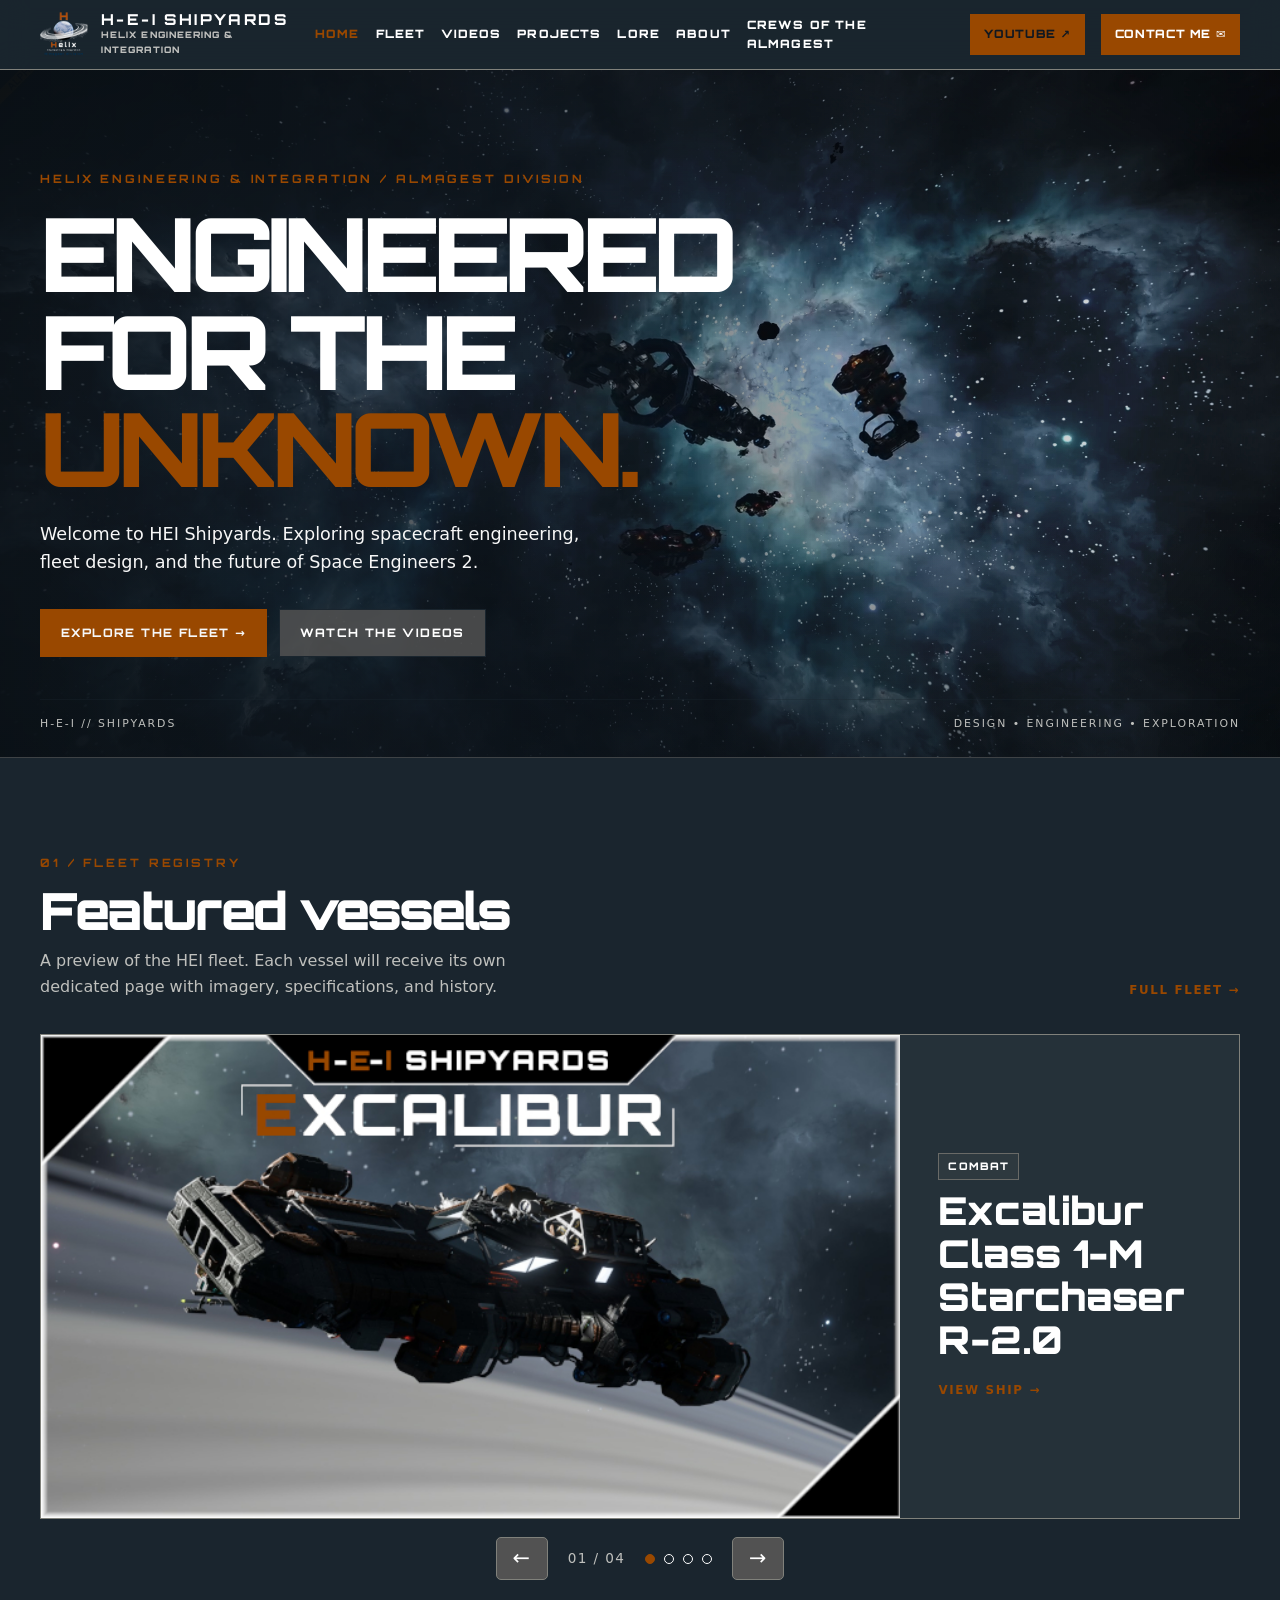
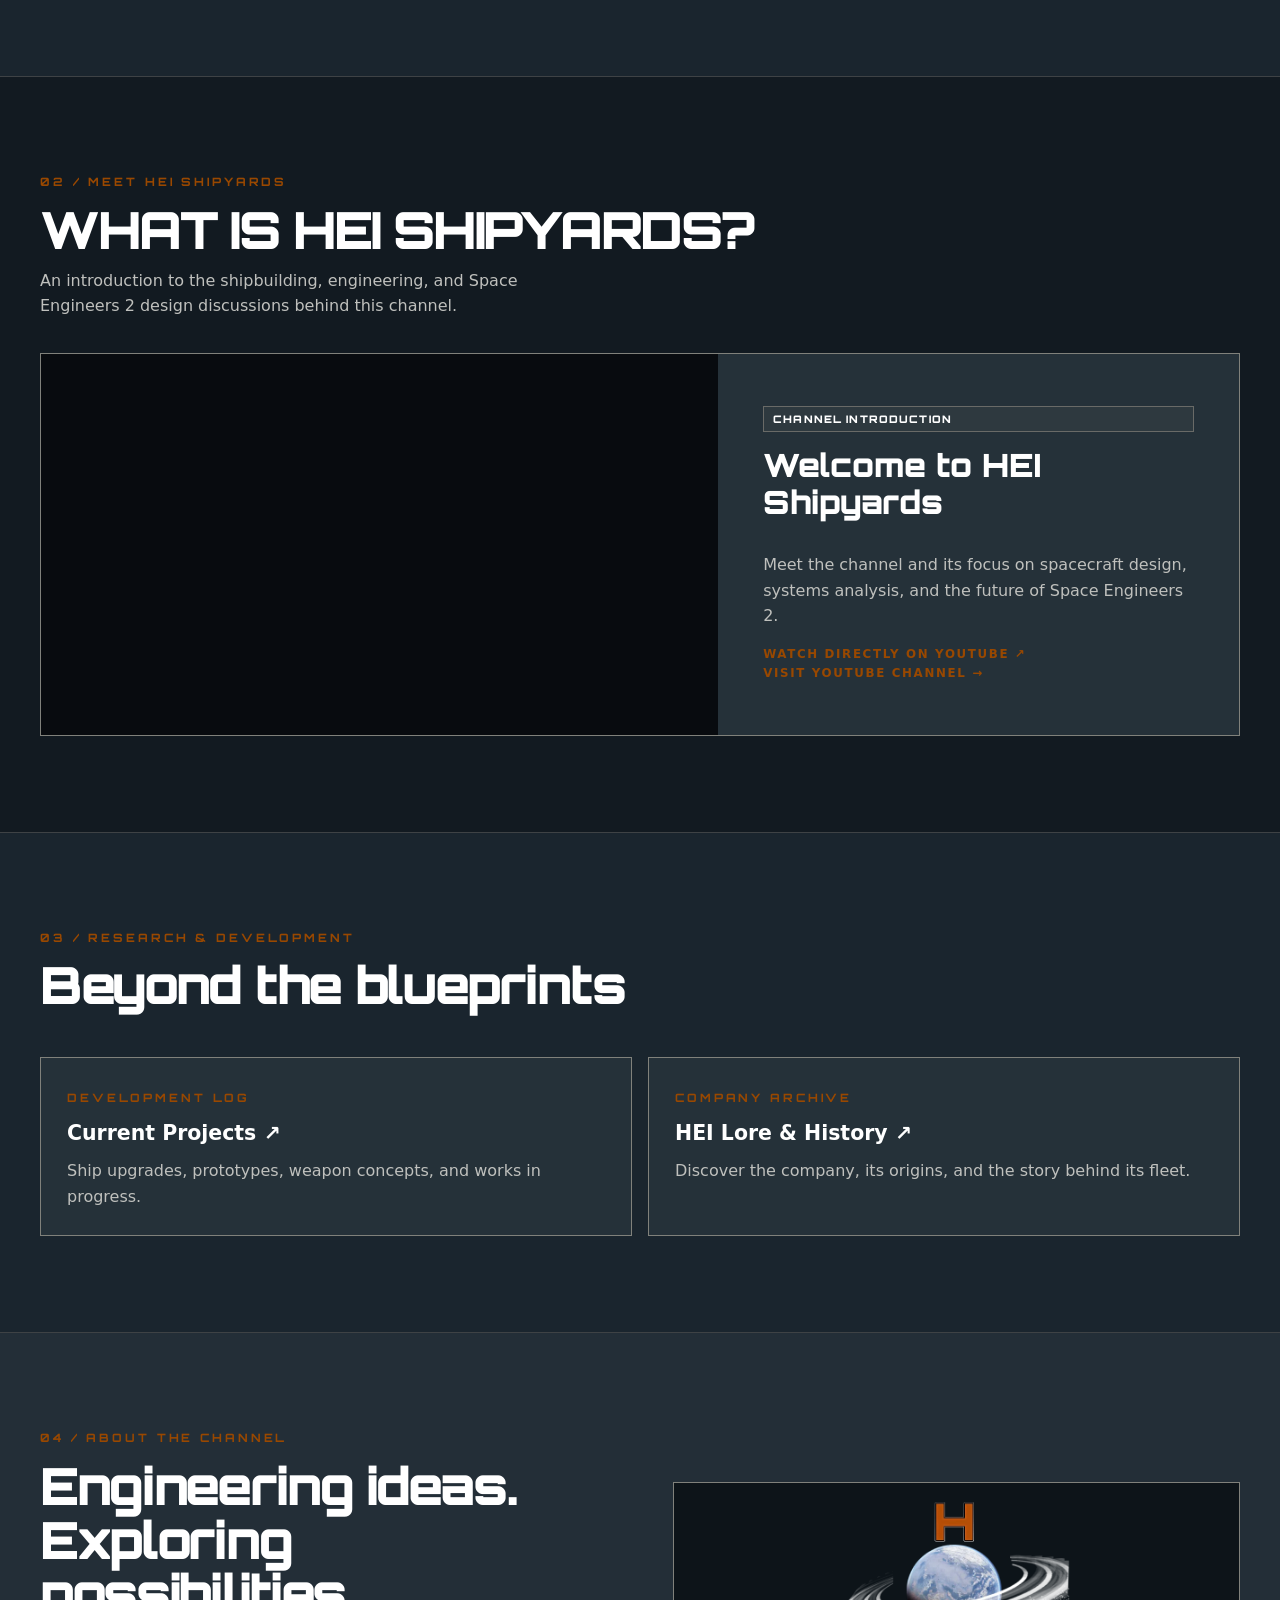
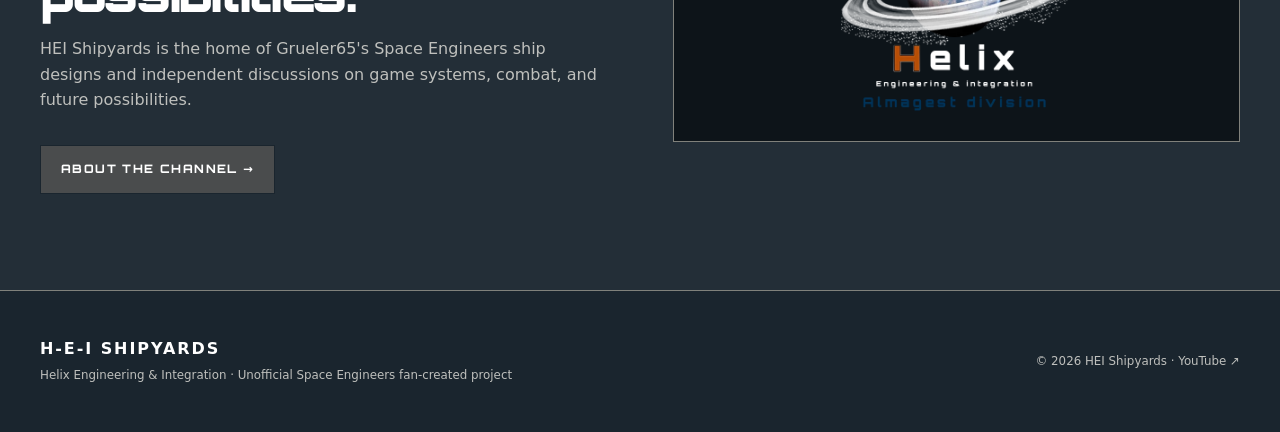
==== index.html @ 27bfaa75 "Use Orbitron Black for HEI headings labels and buttons in index.html" ====
<!doctype html>
<html lang="en">
<head>
<meta charset="utf-8"><meta name="viewport" content="width=device-width,initial-scale=1"><meta name="theme-color" content="#1A252E">
<title>HEI Shipyards — Helix Engineering & Integration</title>
<link rel="preconnect" href="https://fonts.googleapis.com">
<link rel="preconnect" href="https://fonts.gstatic.com" crossorigin>
<link href="https://fonts.googleapis.com/css2?family=Orbitron:wght@900&display=swap" rel="stylesheet">
<style>
:root{--bg:#1A252E;--surface:#253139;--surface2:#525252;--line:#80817B;--text:#FFFFFF;--muted:#BFC0BD;--blue:#1A252E;--warm:#994800;--steel-light:#FFFFFF;--steel-dark:#525252;--sage:#80817B;--max:1200px}*{box-sizing:border-box}html{scroll-behavior:smooth}body{margin:0;background:var(--bg);color:var(--text);font:16px/1.6 system-ui,-apple-system,Segoe UI,Roboto,sans-serif}a{color:inherit;text-decoration:none}button{font:inherit} .wrap{width:min(calc(100% - 40px),var(--max));margin:auto}.eyebrow{color:var(--warm);font-size:.72rem;text-transform:uppercase;letter-spacing:.25em;font-weight:750}.muted{color:var(--muted)}.topbar{height:70px;position:sticky;top:0;z-index:20;background:color-mix(in srgb, var(--bg) 92%, transparent);border-bottom:1px solid var(--line);backdrop-filter:blur(15px)}.topbar .wrap{display:flex;align-items:center;justify-content:space-between;height:100%}.brand{display:flex;gap:13px;align-items:center}.mark{width:38px;height:38px;border:2px solid var(--steel-light);border-radius:50%;position:relative;transform:rotate(-25deg)}.mark:after{content:"";position:absolute;left:-11px;right:-11px;top:15px;height:5px;border:2px solid var(--warm);border-radius:100%;transform:rotate(-20deg)}.brand-title{font-size:.94rem;letter-spacing:.16em;font-weight:800;line-height:1.1}.brand-sub{font-size:.56rem;letter-spacing:.12em;color:var(--muted);text-transform:uppercase}.nav{display:flex;align-items:center;gap:24px}.nav a{font-size:.78rem;letter-spacing:.1em;text-transform:uppercase;color:var(--steel-light)}.nav a:hover,.nav a.active{color:var(--warm)}.nav .yt{border:1px solid var(--warm);padding:8px 13px;color:var(--steel-light);background:color-mix(in srgb, var(--warm) 16%, transparent)}.menu{display:none;background:none;border:1px solid var(--line);color:var(--text);border-radius:5px;padding:6px 11px;font-size:1.2rem}.hero{min-height:590px;position:relative;overflow:hidden;display:flex;align-items:center;background:linear-gradient(90deg,rgba(10,17,23,.87) 0%,rgba(12,20,28,.66) 39%,rgba(12,20,28,.19) 85%),linear-gradient(0deg,rgba(10,17,23,.40),transparent 35%),url("[data-uri]") center center / cover no-repeat}.hero:before{display:none;content:"";position:absolute;inset:0;opacity:.21;background-image:linear-gradient(color-mix(in srgb, var(--blue) 18%, transparent) 1px,transparent 1px),linear-gradient(90deg,color-mix(in srgb, var(--blue) 18%, transparent) 1px,transparent 1px);background-size:55px 55px;mask-image:linear-gradient(90deg,transparent,black)}.hero:after{display:none;content:"";position:absolute;width:570px;height:280px;right:-110px;top:100px;transform:rotate(-22deg);border:1px solid color-mix(in srgb, var(--blue) 45%, transparent);border-radius:65% 15% 65% 30%;box-shadow:0 0 0 24px color-mix(in srgb, var(--blue) 12%, transparent),0 0 0 60px color-mix(in srgb, var(--sage) 14%, transparent);pointer-events:none}.hero-inner{position:relative;z-index:1;padding:100px 0;max-width:740px}.hero h1{font-size:clamp(3.1rem,8vw,6.7rem);line-height:.95;letter-spacing:-.065em;margin:16px 0 24px;font-weight:850}.hero h1 span{color:var(--warm)}.hero p{font-size:1.1rem;max-width:570px;color:color-mix(in srgb, var(--steel-light) 88%, var(--muted) 12%)}.actions{display:flex;gap:12px;flex-wrap:wrap;margin-top:32px}.btn{border:1px solid var(--warm);color:#f6f7f8;background:var(--warm);text-transform:uppercase;letter-spacing:.12em;font-weight:800;font-size:.73rem;padding:14px 20px;display:inline-flex;align-items:center;justify-content:center;cursor:pointer;transition:.2s}.btn:hover{filter:brightness(1.15)}.btn.outline{background:color-mix(in srgb, var(--steel-dark) 85%, transparent);color:var(--steel-light);border-color:var(--blue)}.hero-foot{position:absolute;bottom:25px;left:0;width:100%;font-size:.68rem;letter-spacing:.18em;color:var(--muted);text-transform:uppercase}.hero-foot .wrap{display:flex;justify-content:space-between;border-top:1px solid color-mix(in srgb, var(--blue) 35%, transparent);padding-top:15px}.section{padding:96px 0;border-top:1px solid color-mix(in srgb, var(--blue) 36%, var(--steel-dark) 64%)}.section-head{display:flex;justify-content:space-between;align-items:end;gap:30px;margin-bottom:34px}.section h2{font-size:clamp(2.1rem,4vw,3.7rem);letter-spacing:-.045em;line-height:1.05;margin:11px 0}.section-intro{max-width:540px;color:var(--muted);margin:0}.tag{border:1px solid color-mix(in srgb, var(--sage) 50%, var(--steel-dark) 50%);color:var(--steel-light);background:color-mix(in srgb, var(--sage) 10%, transparent);padding:4px 9px;font-size:.65rem;text-transform:uppercase;letter-spacing:.11em;display:inline-block}.grid{display:grid;grid-template-columns:repeat(3,minmax(0,1fr));gap:18px}.tile{border:1px solid color-mix(in srgb, var(--blue) 35%, var(--steel-dark) 65%);background:var(--surface);min-width:0;overflow:hidden;transition:transform .15s,border-color .15s}.tile:hover{transform:translateY(-3px);border-color:var(--blue)}.tile-art{height:190px;position:relative;display:flex;align-items:center;justify-content:center;overflow:hidden;background:radial-gradient(ellipse at 55% 70%,#536875 0%,#26343c 28%,#171d22 78%)}.tile-art:before{content:"";width:54%;height:36%;background:linear-gradient(135deg,#7c8e99,#2d3941);clip-path:polygon(0 55%,35% 19%,53% 0,65% 19%,100% 55%,72% 70%,50% 100%,28% 70%);box-shadow:0 0 80px color-mix(in srgb, var(--blue) 38%, transparent);transform:perspective(180px) rotateX(22deg)}.tile-art:after{content:"IMAGE PLACEHOLDER";position:absolute;bottom:12px;right:12px;color:color-mix(in srgb, var(--steel-light) 55%, transparent);font-size:.58rem;letter-spacing:.17em}.tile-art.alt{background:radial-gradient(ellipse at 60% 90%,#6f5943 0%,#36413f 43%,#171d22 90%)}.tile-art.alt:before{clip-path:polygon(3% 22%,36% 0,70% 0,100% 22%,80% 88%,36% 100%,5% 70%)}.tile-art.third:before{clip-path:polygon(0 50%,35% 35%,45% 0,55% 0,67% 35%,100% 50%,66% 65%,55% 100%,45% 100%,35% 65%)}.tile-body{padding:22px}.tile h3{font-size:1.35rem;margin:9px 0 4px}.tile p{font-size:.91rem;color:var(--muted);margin:0 0 16px}.arrow{font-size:.74rem;letter-spacing:.14em;font-weight:800;color:var(--warm);text-transform:uppercase}.feature{display:grid;grid-template-columns:1.3fr 1fr;gap:0;border:1px solid var(--line);background:var(--surface)}.feature-visual{min-height:330px;background:radial-gradient(ellipse at 45% 50%,#5d7380,#2b3940 45%,#141c21);position:relative;display:grid;place-items:center}.play{width:78px;height:78px;border:1px solid var(--steel-light);border-radius:50%;display:grid;place-items:center;color:white;font-size:2rem;background:color-mix(in srgb, var(--blue) 45%, transparent)}.feature-copy{padding:45px;display:flex;flex-direction:column;justify-content:center}.feature-copy h3{font-size:2rem;line-height:1.15;margin:15px 0}.feature-copy p{color:var(--muted)}.link-grid{display:grid;grid-template-columns:repeat(2,1fr);gap:16px}.linkbox{display:block;background:var(--surface);border:1px solid var(--line);padding:26px}.linkbox strong{display:block;font-size:1.28rem;margin:8px 0}.linkbox p{color:var(--muted);margin:0}.about{display:grid;grid-template-columns:1fr 1fr;gap:65px;align-items:center}.about-side{min-height:260px;border:1px solid var(--line);background:linear-gradient(130deg,#566975,#181f24);display:grid;place-items:center}.about-side span{font-size:clamp(3rem,9vw,7rem);font-weight:900;letter-spacing:-.08em;color:var(--steel-light)}.foot{padding:45px 0;color:var(--muted);border-top:1px solid var(--line)}.foot .wrap{display:flex;align-items:center;justify-content:space-between;gap:20px;flex-wrap:wrap}.foot small{font-size:.74rem}.placeholder-note{font-size:.77rem;color:var(--muted);border-left:2px solid var(--warm);padding-left:12px;margin-top:18px}#page-title{display:none}.view{display:none}.view.active{display:block}.pagehero{padding:90px 0 65px;background:linear-gradient(135deg,#283840,#151d23);border-bottom:1px solid var(--line)}.pagehero h1{font-size:clamp(2.7rem,6vw,5rem);line-height:1.1;margin:12px 0 18px}.pagehero p{max-width:660px;color:var(--muted)}.back{color:var(--blue);cursor:pointer;border:0;background:none;padding:0;font-weight:750;letter-spacing:.1em;font-size:.72rem;text-transform:uppercase}.content-panel{background:var(--surface);border:1px solid var(--line);padding:30px;margin:24px 0}.content-panel h3{margin-top:0}.placeholder{border:1px dashed color-mix(in srgb, var(--steel-light) 55%, var(--blue) 45%);min-height:220px;display:grid;place-items:center;color:var(--muted);font-size:.8rem;text-align:center;padding:20px;background:#182026}.catalog{display:grid;grid-template-columns:repeat(2,1fr);gap:20px}.stub{display:grid;grid-template-columns:1fr 1fr;gap:20px}.stub .placeholder{min-height:280px}@media(max-width:850px){.nav{display:none;position:absolute;top:70px;left:0;right:0;background:#141b20;border-bottom:1px solid var(--line);padding:20px;flex-direction:column;align-items:stretch;gap:17px}.nav.open{display:flex}.menu{display:block}.grid{grid-template-columns:repeat(2,minmax(0,1fr))}.feature,.about{grid-template-columns:1fr}.feature-copy{padding:30px}.hero{min-height:540px}}@media(max-width:570px){.wrap{width:min(calc(100% - 30px),var(--max))}.grid,.catalog,.link-grid,.stub{grid-template-columns:1fr}.section{padding:65px 0}.section-head{display:block}.hero{min-height:560px}.hero h1{font-size:3.5rem}.hero-foot .wrap span:last-child{display:none}.brand-title{font-size:.79rem}.brand-sub{font-size:.48rem}.feature-visual{min-height:240px}.content-panel{padding:20px}}

/* Excalibur vessel record: retains original site layout and global styles. */
.ship-section{margin:0 0 30px}.ship-section h2{font-size:clamp(1.7rem,3vw,2.35rem);margin:10px 0 18px}.ship-lead{font-size:1.08rem;color:var(--steel-light);max-width:860px}.ship-actions{display:flex;flex-wrap:wrap;gap:12px;margin:20px 0 30px}.ship-stats{display:grid;grid-template-columns:repeat(4,minmax(0,1fr));gap:12px;margin:22px 0 30px}.stat{border:1px solid var(--line);background:var(--surface);padding:17px}.stat small{display:block;color:var(--muted);text-transform:uppercase;letter-spacing:.12em;font-size:.65rem}.stat strong{font-size:1.24rem;display:block;margin-top:6px}.spec-table{width:100%;border-collapse:collapse;background:var(--surface)}.spec-table td{padding:13px 16px;vertical-align:top;border-bottom:1px solid var(--line)}.spec-table td:first-child{color:var(--muted);width:38%}.ship-copy p{line-height:1.8}.ship-copy h3{color:var(--steel-light);margin:23px 0 4px}.ship-gallery{display:grid;grid-template-columns:1.5fr 1fr;gap:14px}.ship-gallery .placeholder{min-height:230px}.ship-gallery .placeholder:first-child{grid-row:span 2;min-height:478px}.hei-video-section{margin:4px 0 48px}.hei-video-controls{display:flex;gap:10px;align-items:center}.hei-video-controls button{width:42px;height:42px;border:1px solid var(--line);background:var(--surface2);color:var(--text);cursor:pointer;font-size:1.5rem;border-radius:4px}.hei-video-controls button:hover{border-color:var(--warm);color:var(--warm)}.hei-video-row{display:flex;gap:20px;overflow-x:auto;scroll-snap-type:x mandatory;scroll-behavior:smooth;padding:4px 2px 18px;scrollbar-color:var(--warm) var(--surface)}.hei-video-link{display:block;flex:0 0 min(440px,85vw);scroll-snap-align:start;background:var(--surface);border:1px solid var(--line);transition:border-color .2s,transform .2s}.hei-video-link:hover{border-color:var(--warm);transform:translateY(-2px)}.hei-video-image{position:relative;aspect-ratio:16/9;background:#101820;overflow:hidden}.hei-video-image img{display:block;width:100%;height:100%;object-fit:cover}.hei-video-play{position:absolute;inset:0;display:grid;place-items:center;font-size:2rem;color:white;text-shadow:0 2px 18px #000;background:rgba(0,0,0,.10)}.hei-video-link .tile-body{padding:16px 19px}.hei-video-link h3{margin:6px 0 9px}.hei-video-link .arrow{color:var(--warm)}@media(max-width:570px){.hei-video-link{flex-basis:88vw}.hei-video-controls button{width:38px;height:38px}}.video-grid{display:grid;grid-template-columns:repeat(2,minmax(0,1fr));gap:16px}.video-card{background:var(--surface);border:1px solid var(--line);overflow:hidden}.video-card .video-placeholder{aspect-ratio:16/9;background:linear-gradient(135deg,var(--steel-dark),var(--surface));display:grid;place-items:center;border-bottom:1px solid var(--line);color:var(--muted);font-size:.8rem;letter-spacing:.08em}.video-card .tile-body{padding:18px}.video-card h3{margin:0 0 7px}.video-card p{margin:0 0 13px;color:var(--muted);font-size:.9rem}.version-note{background:color-mix(in srgb,var(--warm) 8%,var(--surface));border-left:3px solid var(--warm);padding:15px 18px;color:var(--steel-light);margin:22px 0}.ship-subtle{font-size:.86rem;color:var(--muted)}@media(max-width:850px){.ship-stats{grid-template-columns:repeat(2,1fr)}}@media(max-width:570px){.ship-stats,.video-grid,.ship-gallery{grid-template-columns:1fr}.ship-gallery .placeholder:first-child{grid-row:auto;min-height:240px}.spec-table td{padding:12px 10px}.spec-table td:first-child{width:43%}}
.hei-feature-art{background:#11181e!important}.hei-feature-art:before,.hei-feature-art:after{display:none!important}.hei-feature-art img{display:block;width:100%;height:100%;object-fit:contain;position:relative;z-index:1}.hei-feature-art img[alt*="Excalibur"]{object-fit:cover}.hei-feature-art img[alt*="Borehole"]{object-fit:cover}.hei-header-logo{width:48px;height:48px;object-fit:contain;flex:none}.hei-logo-panel{background:#0d1419}.hei-logo-panel img{display:block;width:min(75%,360px);max-height:230px;object-fit:contain}@media(max-width:570px){.hei-header-logo{width:42px;height:42px}}
/* HEI full canonical corporate history */
.lore-master{max-width:1060px;margin:0 auto}
.lore-heading{max-width:860px;margin-bottom:36px}
.lore-heading h2{font-size:clamp(2rem,4vw,3.3rem);margin:12px 0}
.lore-index{padding:18px 22px;background:var(--surface);border:1px solid var(--line);margin:24px 0 50px}
.lore-index summary{cursor:pointer;color:var(--warm);font-weight:750;letter-spacing:.03em}
.lore-index nav{display:grid;grid-template-columns:repeat(2,minmax(0,1fr));gap:6px 22px;margin-top:18px}
.lore-index-link{font-size:.82rem;border-bottom:1px solid var(--line);padding:5px 0;color:var(--steel-light)}
.lore-index-link:hover{color:var(--warm)}
.lore-era{margin:46px 0 0}
.lore-era>h2{font-size:clamp(1.5rem,3vw,2.2rem);padding:20px 0;border-bottom:2px solid var(--warm);text-transform:uppercase;letter-spacing:.035em}
.lore-chapter{scroll-margin-top:95px;margin-top:35px}
.lore-chapter h3{font-size:1.4rem;margin:0 0 10px;color:var(--steel-light)}
.lore-master .lore-era>p{max-width:840px;color:var(--text);line-height:1.8;margin:13px 0}
.lore-quote{padding:18px 24px;border-left:3px solid var(--warm);background:var(--surface2);color:var(--steel-light);margin:22px 0;max-width:860px}
.lore-data{border-collapse:collapse;max-width:860px;width:100%;margin:20px 0;font-size:.92rem}
.lore-data td{border-bottom:1px solid var(--line);padding:10px 12px}
.lore-data td:first-child{color:var(--warm);width:34%;font-weight:700}
@media(max-width:570px){.lore-index nav{grid-template-columns:1fr}.lore-data td{padding:8px 6px}}

/* Fleet registry v2.1 */
.fleet-tools{display:flex;gap:12px;flex-wrap:wrap;align-items:center;justify-content:space-between;margin-bottom:23px}
.fleet-filters{display:flex;gap:9px;flex-wrap:wrap}
.fleet-filter{border:1px solid var(--line);background:var(--surface);color:var(--steel-light);padding:10px 15px;cursor:pointer;text-transform:uppercase;letter-spacing:.09em;font:700 .7rem system-ui}
.fleet-filter:hover,.fleet-filter.selected{border-color:var(--warm);color:var(--warm);background:color-mix(in srgb,var(--warm) 12%,var(--surface))}
.fleet-search{border:1px solid var(--line);background:var(--surface);padding:11px 14px;color:var(--text);font:inherit;min-width:210px;flex:1;max-width:320px}
.fleet-search:focus{outline:1px solid var(--warm)}
.fleet-count{color:var(--muted);font-size:.79rem;margin:14px 0 20px;letter-spacing:.05em}
.fleet-empty{padding:28px;border:1px dashed var(--line);color:var(--muted)}
.fleet-category-label{margin:40px 0 15px;font-size:1.25rem;color:var(--steel-light);border-left:3px solid var(--warm);padding-left:12px}
.ship-gallery .placeholder{min-height:180px}
@media(max-width:570px){.fleet-search{min-width:100%;max-width:100%}.fleet-filter{padding:9px 10px}}

/* Excalibur vessel profile refinements — reusable visual template */
.vessel-jump{display:flex;gap:8px;flex-wrap:wrap;margin:0 0 22px;padding:12px;background:var(--surface);border:1px solid var(--line);position:relative}
.vessel-jump a{display:inline-flex;padding:8px 11px;border:1px solid var(--line);font-size:.72rem;font-weight:750;letter-spacing:.09em;text-transform:uppercase;color:var(--steel-light)}
.vessel-jump a:hover,.vessel-jump a:focus{border-color:var(--warm);color:var(--warm)}
#exc-gallery,#exc-history,#exc-specs,#exc-systems,#excalibur-video-links,#exc-workshop{scroll-margin-top:88px}
.exc-hero{background:linear-gradient(110deg,color-mix(in srgb,var(--blue) 15%,transparent),transparent 70%);border-left:3px solid var(--warm);padding-left:25px}
.exc-identity{display:flex;flex-wrap:wrap;gap:7px;margin:18px 0 25px}
.exc-identity span{font-size:.67rem;letter-spacing:.06em;text-transform:uppercase;border:1px solid var(--line);padding:6px 9px;color:var(--steel-light);background:var(--surface2)}
.exc-revision{display:flex;flex-wrap:wrap;gap:12px;padding:15px 18px;border:1px solid var(--line);border-left:3px solid var(--warm);margin:14px 0 24px;background:var(--surface2);font-size:.83rem}
.exc-revision strong{color:var(--warm);white-space:nowrap}
.exc-revision span{color:var(--steel-light);flex:1;min-width:230px}
@media(max-width:570px){.vessel-jump{display:grid;grid-template-columns:repeat(2,minmax(0,1fr))}.vessel-jump a{justify-content:center;text-align:center}.exc-hero{padding-left:14px}}
.ship-section[id^="v-"]{scroll-margin-top:88px}
.feedback-grid{display:grid;grid-template-columns:repeat(2,minmax(0,1fr));gap:15px;margin:32px 0}.feedback-entry{padding:23px 25px;background:var(--surface);border:1px solid var(--line);border-left:3px solid var(--warm)}.feedback-entry h3{margin:10px 0 0;font-size:1.12rem;line-height:1.4}.project-hub h2{font-size:clamp(2rem,4vw,3.4rem);margin:12px 0 24px}.project-hub .ship-section{margin-bottom:38px}@media(max-width:570px){.feedback-grid{grid-template-columns:1fr}}

.support-directory .support-grid{display:grid;grid-template-columns:repeat(2,minmax(0,1fr));gap:14px;margin-top:23px}.support-topic{display:flex;flex-direction:column;gap:7px;padding:23px;background:var(--surface);border:1px solid var(--line);transition:transform .18s,border-color .18s}.support-topic:hover{transform:translateY(-3px);border-color:var(--warm)}.support-topic h3{font-size:1.05rem;line-height:1.35;margin:4px 0 13px}.support-topic .arrow{margin-top:auto}.support-directory>.actions{margin-bottom:20px}@media(max-width:670px){.support-directory .support-grid{grid-template-columns:1fr}}

.support-feature-area{margin:30px 0 47px}.support-feature-area>.eyebrow{margin-bottom:14px}.support-feature{display:flex;flex-direction:column;justify-content:center;min-height:275px;width:100%;padding:clamp(28px,5vw,66px);background:linear-gradient(110deg,color-mix(in srgb,var(--steel-dark) 82%,#000),color-mix(in srgb,var(--blue) 48%,var(--steel-dark)));border:2px solid var(--warm);border-left:10px solid var(--warm);position:relative;overflow:hidden;transition:filter .2s,transform .2s}.support-feature::after{content:"";position:absolute;right:-35px;bottom:-40px;width:225px;height:145px;transform:rotate(-35deg);opacity:.12;background:repeating-linear-gradient(90deg,var(--warm) 0 24px,transparent 24px 48px);pointer-events:none}.support-feature:hover{filter:brightness(1.11);transform:translateY(-2px)}.support-feature-index{font-size:.7rem;letter-spacing:.26em;color:var(--steel-light);font-weight:800}.support-feature h2{font-size:clamp(2.2rem,5vw,4.5rem);line-height:1.04;letter-spacing:-.025em;color:var(--steel-light);margin:18px 0}.support-feature p{font-size:clamp(.9rem,1.8vw,1.15rem);color:var(--steel-light);margin:0 0 21px}.support-feature-link{color:var(--warm);font-weight:850;font-size:.78rem;letter-spacing:.11em}.support-directory .support-feature-area~.ship-section{margin-top:35px}

.crews-restricted{max-width:1050px;margin:auto;border:1px solid #d87a2f;background:#182026;overflow:hidden;text-align:center;box-shadow:inset 0 0 0 1px #59646a}
.crews-warning,.crews-bar{padding:15px;background:repeating-linear-gradient(115deg,#df9c27 0,#df9c27 23px,#191d1f 23px,#191d1f 46px);color:#fff;font-weight:900;letter-spacing:.19em;text-shadow:0 2px 2px #111}
.crews-inner{padding:clamp(35px,8vw,90px) 20px;background:radial-gradient(ellipse at center,#2d383e,#11171c)}
.crews-inner h2{font-size:clamp(2.3rem,7vw,5rem);line-height:1.05;letter-spacing:.07em;margin:20px 0 30px}
.crews-hazard{border:3px solid #d87a2f;background:#2a2218;color:#efae42;padding:18px;max-width:650px;margin:0 auto;font-size:clamp(1.3rem,4vw,2.3rem);font-weight:900;letter-spacing:.15em}
.crews-status{font-size:clamp(1.6rem,5vw,3rem);font-weight:850;letter-spacing:.18em;color:#d1dce2;margin:26px 0}
.crews-bar{font-size:.71rem;padding:11px;margin:26px auto;max-width:600px}

/* HEI feedback directory */
.feedback-directory .feedback-spotlight{display:block;position:relative;margin:36px 0 44px;padding:clamp(32px,6vw,80px) clamp(26px,5vw,64px);border:3px solid var(--warm);background:linear-gradient(110deg,#26343d,#1a252c 72%);text-decoration:none;min-height:290px}
.feedback-directory .feedback-spotlight h2{font-size:clamp(2rem,5vw,4rem);line-height:1.02;color:var(--steel-light);margin:18px 0}
.feedback-spotlight p{max-width:700px;color:var(--steel-light)}.feedback-spotlight-original{font-weight:700;letter-spacing:.02em}
.feedback-spotlight strong{color:var(--warm);text-transform:uppercase;font-size:.76rem;letter-spacing:.11em}
.feedback-grid{display:grid;grid-template-columns:repeat(2,minmax(0,1fr));gap:18px;margin-top:26px}
.feedback-entry{display:flex;flex-direction:column;gap:13px;padding:24px;background:var(--surface);border:1px solid var(--line);min-width:0}
.feedback-entry-top{display:flex;justify-content:space-between;gap:12px;color:var(--warm);font-size:.7rem;letter-spacing:.08em;text-transform:uppercase;font-weight:700}
.feedback-entry-top small{color:var(--muted)}.feedback-entry h3{font-size:1.14rem;line-height:1.35;margin:0;color:var(--steel-light);overflow-wrap:anywhere}
.feedback-entry p{color:var(--muted);font-size:.9rem;line-height:1.6;margin:0 0 8px}
.feedback-read{color:var(--warm);font-size:.73rem;letter-spacing:.09em;font-weight:800;text-transform:uppercase;margin-top:auto;padding-top:12px}
.feedback-entry:hover{border-color:var(--warm)}.feedback-read:hover{text-decoration:underline}
@media(max-width:650px){.feedback-grid{grid-template-columns:1fr}}

/* About page call-to-action: explicit readable label on orange background */
.about-contact-actions{display:flex;align-items:stretch;flex-wrap:wrap;gap:14px;margin:24px 0}
.archive-block .about-primary-btn{display:inline-flex;flex:1 1 310px;align-items:center;justify-content:center;min-width:260px;min-height:74px;padding:18px 24px;border:2px solid var(--warm);background:var(--warm);color:#101820!important;text-decoration:none!important;text-align:center;line-height:1.25;font-size:1rem;font-weight:900;letter-spacing:.06em;transition:background .2s,transform .2s,border-color .2s}
.archive-block .about-primary-btn span{display:inline!important;visibility:visible!important;opacity:1!important;color:#101820!important;font-size:1rem!important;font-weight:900!important;line-height:1.25}
.archive-block .about-primary-btn:hover,.archive-block .about-primary-btn:focus-visible{background:#efa05f;border-color:#efa05f;transform:translateY(-2px)}
@media(max-width:680px){.about-contact-actions{flex-direction:column}.archive-block .about-primary-btn{width:100%;min-width:0;flex:0 0 auto}}

.tile-art img{width:100%;height:100%;display:block;object-fit:contain;object-position:center;position:relative;z-index:1;}

/* Workshop vessel carousel: first supplementary screenshot is featured. */
.hei-carousel{width:100%;max-width:1080px;margin:0 auto}.hei-carousel-stage{position:relative;background:#101a21;border:1px solid var(--line);border-radius:9px;overflow:hidden}.hei-carousel-stage img{width:100%;height:clamp(260px,49vw,620px);object-fit:contain;display:block}.hei-carousel-arrow{position:absolute;top:50%;transform:translateY(-50%);z-index:2;background:rgba(12,19,26,.8);border:1px solid var(--line);color:var(--text);font-size:1.8rem;padding:8px 15px;cursor:pointer;border-radius:5px}.hei-carousel-arrow:hover,.hei-carousel-thumb:hover{border-color:var(--warm)}.hei-carousel-prev{left:12px}.hei-carousel-next{right:12px}.hei-carousel-caption{color:var(--muted);text-align:center;margin:10px 0;font-size:.85rem}.hei-carousel-thumbs{display:flex;gap:9px;overflow-x:auto;padding:8px 2px}.hei-carousel-thumb{flex:0 0 112px;width:112px;height:74px;cursor:pointer;border:2px solid var(--line);border-radius:5px;background:var(--surface);padding:2px}.hei-carousel-thumb[aria-current="true"]{border-color:var(--warm)}.hei-carousel-thumb img{width:100%;height:100%;object-fit:cover;border-radius:2px}

/* HEI vessel hero and independent Steam visual archive */
.hei-vessel-hero{width:100%;aspect-ratio:21/9;min-height:260px;position:relative;background:#111920;overflow:hidden;border:1px solid var(--line);margin:20px 0 0}
.hei-vessel-hero img{width:100%;height:100%;position:absolute;inset:0;object-fit:cover;object-position:center}
.hei-vessel-hero::after{content:"";position:absolute;inset:0;background:linear-gradient(0deg,rgba(12,20,28,.65),transparent 50%);pointer-events:none}
.hei-vessel-hero-label{position:absolute;z-index:1;left:24px;bottom:18px;text-transform:uppercase;letter-spacing:.18em;color:#fff;font-weight:700;text-shadow:0 2px 9px #111}
.hei-visual-archive{display:block;max-width:960px;margin:auto}
.hei-visual-archive .hei-carousel-stage{aspect-ratio:16/9;max-height:590px}
.hei-visual-archive .hei-carousel-stage img{width:100%;height:100%;object-fit:contain;background:#111920}
@media(max-width:700px){.hei-vessel-hero{aspect-ratio:16/9;min-height:190px}.hei-vessel-hero-label{left:12px;bottom:10px;font-size:.7rem}}

/* Homepage: one large featured vessel at a time */
.hei-feature-carousel{width:100%}
.hei-feature-stage{position:relative;width:100%}
.hei-feature-slide{display:none;width:100%}
.hei-feature-slide.is-active{display:block}
.hei-feature-slide .tile{display:grid;grid-template-columns:minmax(0,1.65fr) minmax(275px,.65fr);min-height:430px;overflow:hidden;border:1px solid var(--line);background:var(--surface)}
.hei-feature-slide .tile-art{height:100%;min-height:430px;overflow:hidden}
.hei-feature-slide .tile-art img{width:100%;height:100%;min-height:430px;object-fit:cover;display:block}
.hei-feature-slide .tile-body{display:flex;flex-direction:column;align-items:flex-start;justify-content:center;padding:38px}
.hei-feature-slide .tile-body h3{font-size:clamp(1.5rem,3vw,2.5rem);line-height:1.12}
.hei-feature-controls{display:flex;justify-content:center;align-items:center;gap:20px;padding-top:18px}
.hei-feature-prev,.hei-feature-next{background:var(--surface2);border:1px solid var(--line);color:var(--text);border-radius:5px;cursor:pointer;font-size:1.3rem;min-width:52px;min-height:43px}
.hei-feature-prev:hover,.hei-feature-next:hover{border-color:var(--warm);color:var(--warm)}
.hei-feature-progress{font-variant-numeric:tabular-nums;font-size:.85rem;letter-spacing:.1em;color:var(--muted)}
.hei-feature-dots{display:flex;gap:9px;align-items:center}
.hei-feature-dot{width:10px;height:10px;padding:0;border:1px solid var(--steel-light);background:transparent;border-radius:50%;cursor:pointer}
.hei-feature-dot.is-active{background:var(--warm);border-color:var(--warm)}
@media(max-width:740px){.hei-feature-slide .tile{display:block;min-height:0}.hei-feature-slide .tile-art,.hei-feature-slide .tile-art img{min-height:0;height:250px}.hei-feature-slide .tile-body{padding:24px;min-height:180px}.hei-feature-controls{gap:13px}}

/* Official HEI palette */
:root{--hei-blue:#1A252E;--hei-orange:#994800;--hei-white:#FFFFFF;--hei-gray:#525252;--hei-lightgray:#80817B}
.nav .yt,.nav a[href^="mailto:"]{background:#994800;color:#FFFFFF;border-color:#994800}
.nav .yt:hover,.nav a[href^="mailto:"]:hover{background:#1A252E;color:#FFFFFF;border-color:#FFFFFF}

/* HEI display typography: Orbitron Black (900). Preserve reading fonts for body copy. */
:where(h1,h2,h3,h4,h5,h6,.brand-title,.brand-sub,.eyebrow,.nav a,.btn,.button,button,[role="button"],.section-title,.label,.tag,.badge,.ship-title,.ship-name,.stat-label,summary){font-family:'Orbitron',system-ui,sans-serif;font-weight:900}
:where(.nav a,.btn,.button,button,[role="button"]){letter-spacing:.055em}
@media(max-width:640px){:where(.nav a,.btn,.button,button,[role="button"]){letter-spacing:.015em}}
</style>
<style id="steam-gallery-styles">
.workshop-photo{display:block;width:100%;height:100%;object-fit:cover;object-position:center;background:var(--surface2)}
/* Keep imported Workshop thumbnails the same size as vessel-page thumbnails. */
.tile-art > img{display:block;width:100%;height:100%;object-fit:cover;object-position:center;background:var(--surface2)}
.tile-art:has(> img)::before,.tile-art:has(> img)::after{display:none}

.tile-art:has(.workshop-photo)::before,.tile-art:has(.workshop-photo)::after{display:none}
.workshop-gallery-item{min-height:220px;background:var(--surface);border:1px solid var(--line);overflow:hidden}
.workshop-gallery-item img{width:100%;height:100%;object-fit:cover;display:block;min-height:220px}
.workshop-source{font-size:.8rem;color:var(--muted);margin-top:12px}
.workshop-source a{color:var(--warm);text-decoration:underline}

/* Steam-sized vessel previews on the main Fleet registry. Keep card dimensions intact. */
#fleet-results .tile-art{background:#101a21}
#fleet-results .tile-art > img,
#fleet-results .tile-art .workshop-photo{
  width:min(268px,100%)!important;
  height:auto!important;
  max-height:151px!important;
  aspect-ratio:268 / 151;
  object-fit:contain!important;
  object-position:center;
  flex:0 1 auto;
}
/* Fleet card layout: equal-height cards and consistent call-to-action alignment. */
#fleet-results .grid{align-items:stretch}
#fleet-results .tile{display:flex;flex-direction:column;height:100%}
#fleet-results .tile-art{flex:0 0 190px;width:100%}
/* Steam-style fleet thumbnails: native display footprint, no stretching or cropping. */
#fleet-results .tile-art{background:#111a20}
#fleet-results .tile-art > img,#fleet-results .tile-art > .workshop-photo{
  width:min(268px,calc(100% - 20px));height:auto;max-height:151px;
  aspect-ratio:268 / 151;object-fit:contain;object-position:center;
  flex:none;margin:auto;background:transparent;
}
#fleet-results .tile-body{display:flex;flex:1;flex-direction:column;align-items:flex-start;min-height:178px}
#fleet-results .tile-body .arrow{margin-top:auto;padding-top:14px}
#fleet-results .tile-body h3{overflow-wrap:anywhere}

/* Matching HEI header action buttons: channel + sponsorship contact. */
.nav{gap:12px}
.nav .yt,.nav .contact-nav{display:inline-flex;align-items:center;justify-content:center;min-height:41px;padding:10px 13px;white-space:nowrap;background:var(--warm);border:1px solid var(--warm);color:#101820;font-weight:850;letter-spacing:.055em;transition:background .18s,border-color .18s}
.nav .yt:hover,.nav .yt:focus-visible,.nav .contact-nav:hover,.nav .contact-nav:focus-visible{background:#efa05f;border-color:#efa05f;color:#101820}
@media(min-width:851px) and (max-width:1230px){.nav{gap:8px}.nav a{font-size:.66rem}.nav .yt,.nav .contact-nav{padding:9px 10px}}
@media(max-width:850px){.nav .yt,.nav .contact-nav{width:100%;justify-content:center}}
</style><style>
.channel-spotlight{background:#121a21}.featured-yt{display:flex;flex-direction:column;gap:16px;padding:35px;text-align:center;min-height:390px;background:linear-gradient(145deg,#172630,#3a4d57 48%,#11191e)}.feature-intro-mark{font-size:3.4rem;letter-spacing:.16em;font-weight:900;color:#c7d0d4}.intro-title{font-size:clamp(1.3rem,3vw,2.3rem);line-height:1.12;font-weight:850;letter-spacing:.05em}.archive-prose{max-width:1000px}.archive-block{border:1px solid var(--line);background:var(--surface);padding:clamp(22px,4vw,46px);margin:0 0 22px}.archive-block h2{font-size:clamp(1.5rem,3vw,2.5rem);margin:10px 0 18px}.archive-block p{max-width:85ch;color:var(--steel-light);line-height:1.75}.archive-block a{color:var(--warm);text-decoration:underline}.restricted{border:1px solid #ba8238;background:radial-gradient(ellipse at center,#292e2d,#0c1216 76%);text-align:center;overflow:hidden}.hazard-stripe{height:24px;background:repeating-linear-gradient(125deg,#15191b 0 20px,#da8d27 20px 40px)}.restricted-content{padding:clamp(55px,9vw,120px) 18px}.restricted-icon{color:#eda733;font-size:4rem}.restricted-label{font-size:clamp(1rem,3vw,1.7rem);font-weight:950;letter-spacing:.24em;color:#eda733}.restricted h2{font-size:clamp(2.2rem,6vw,4.6rem);letter-spacing:.03em;margin:18px auto}.restricted-status{color:#eda733;font-size:clamp(1.25rem,3vw,2rem);letter-spacing:.28em;font-weight:850}.restricted-content p:not(.restricted-status){color:#c7d0d4}.restricted .btn{margin-top:24px}.nav{gap:16px}.nav a{font-size:.72rem}@media(max-width:1150px){.nav{gap:10px}.nav a{font-size:.65rem}}

.hei-intro-player{width:100%;aspect-ratio:16/9;display:block;border:0;background:#080b0f}.featured-yt:has(.hei-intro-player){display:block;min-height:unset;padding:0;background:#080b0f}
</style></head>
<body>
<header class="topbar"><div class="wrap"><a class="brand" href="#home" data-route="home" aria-label="HEI Shipyards home"><img class="hei-header-logo" alt="HEI Almagest Division logo" src="[data-uri]"><div><div class="brand-title">H-E-I SHIPYARDS</div><div class="brand-sub">Helix Engineering & Integration</div></div></a><button class="menu" aria-label="Toggle navigation" aria-expanded="false">☰</button><nav class="nav" aria-label="Main navigation"><a href="#home" data-route="home">Home</a><a href="#fleet" data-route="fleet">Fleet</a><a href="#videos" data-route="videos">Videos</a><a href="#projects" data-route="projects">Projects</a><a href="#lore" data-route="lore">Lore</a><a href="#about" data-route="about">About</a><a href="#crews" data-route="crews">Crews of the Almagest</a><a class="yt" href="https://www.youtube.com/@gruller65-SE2" target="_blank" rel="noopener noreferrer">YouTube ↗</a><a class="yt contact-nav" href="mailto:heishipyards@gmail.com" aria-label="Contact HEI Shipyards for sponsorships and business inquiries">CONTACT ME ✉</a></nav></div></header>
<main>
<div id="home" class="view active"><section class="hero"><div class="wrap"><div class="hero-inner"><div class="eyebrow">Helix Engineering & Integration / Almagest Division</div><h1>ENGINEERED<br>FOR THE <span>UNKNOWN.</span></h1><p>Welcome to HEI Shipyards. Exploring spacecraft engineering, fleet design, and the future of Space Engineers 2.</p><div class="actions"><a class="btn" href="#fleet" data-route="fleet">Explore the Fleet →</a><a class="btn outline" href="#videos" data-route="videos">Watch the Videos</a></div></div></div><div class="hero-foot"><div class="wrap"><span>H-E-I // Shipyards</span><span>Design • Engineering • Exploration</span></div></div></section>
<section class="section"><div class="wrap"><div class="section-head"><div><div class="eyebrow">01 / Fleet registry</div><h2>Featured vessels</h2><p class="section-intro">A preview of the HEI fleet. Each vessel will receive its own dedicated page with imagery, specifications, and history.</p></div><a class="arrow" href="#fleet" data-route="fleet">Full fleet →</a></div><div class="hei-feature-carousel" aria-label="Featured ships carousel"><div class="hei-feature-stage"><div class="hei-feature-slide is-active" role="group" aria-roledescription="slide" aria-label="1 of 4: excalibur" aria-hidden="false"><a class="tile" href="#ship-excalibur" data-route="ship-excalibur"><div class="tile-art hei-feature-art"></div><div class="tile-body"><span class="tag">Fleet registry</span><h3>Loading vessel…</h3><p></p><span class="arrow">View ship →</span></div></a></div><div class="hei-feature-slide" role="group" aria-roledescription="slide" aria-label="2 of 4: outlander" aria-hidden="true"><a class="tile" href="#ship-outlander" data-route="ship-outlander"><div class="tile-art hei-feature-art"></div><div class="tile-body"><span class="tag">Fleet registry</span><h3>Loading vessel…</h3><p></p><span class="arrow">View ship →</span></div></a></div><div class="hei-feature-slide" role="group" aria-roledescription="slide" aria-label="3 of 4: borehole" aria-hidden="true"><a class="tile" href="#ship-borehole" data-route="ship-borehole"><div class="tile-art hei-feature-art"></div><div class="tile-body"><span class="tag">Fleet registry</span><h3>Loading vessel…</h3><p></p><span class="arrow">View ship →</span></div></a></div><div class="hei-feature-slide" role="group" aria-roledescription="slide" aria-label="4 of 4: sojourner" aria-hidden="true"><a class="tile" href="#ship-sojourner" data-route="ship-sojourner"><div class="tile-art hei-feature-art"></div><div class="tile-body"><span class="tag">Fleet registry</span><h3>Loading vessel…</h3><p></p><span class="arrow">View ship →</span></div></a></div></div><div class="hei-feature-controls"><button type="button" class="hei-feature-prev" aria-label="Previous featured ship">←</button><div class="hei-feature-progress" aria-live="polite"><span id="hei-feature-current">01</span> / 04</div><div class="hei-feature-dots" aria-label="Choose featured ship"><button type="button" class="hei-feature-dot is-active" data-feature-index="0" aria-label="Show excalibur" aria-pressed="true"></button><button type="button" class="hei-feature-dot" data-feature-index="1" aria-label="Show outlander" aria-pressed="false"></button><button type="button" class="hei-feature-dot" data-feature-index="2" aria-label="Show borehole" aria-pressed="false"></button><button type="button" class="hei-feature-dot" data-feature-index="3" aria-label="Show sojourner" aria-pressed="false"></button></div><button type="button" class="hei-feature-next" aria-label="Next featured ship">→</button></div></div></div></section>
<section class="section channel-spotlight"><div class="wrap"><div class="section-head"><div><div class="eyebrow">02 / Meet HEI Shipyards</div><h2>WHAT IS HEI SHIPYARDS?</h2><p class="section-intro">An introduction to the shipbuilding, engineering, and Space Engineers 2 design discussions behind this channel.</p></div></div><div class="feature"><div class="feature-visual featured-yt"><iframe class="hei-intro-player" src="https://www.youtube-nocookie.com/embed/RgTZChuedaA" title="What Is HEI Shipyards? — Channel Introduction" loading="lazy" allow="accelerometer; autoplay; clipboard-write; encrypted-media; gyroscope; picture-in-picture; web-share" referrerpolicy="strict-origin-when-cross-origin" allowfullscreen></iframe></div><div class="feature-copy"><span class="tag">Channel introduction</span><h3>Welcome to HEI Shipyards</h3><p>Meet the channel and its focus on spacecraft design, systems analysis, and the future of Space Engineers 2.</p><a class="arrow" href="https://youtu.be/RgTZChuedaA" target="_blank" rel="noopener noreferrer">Watch directly on YouTube ↗</a><a class="arrow" href="https://www.youtube.com/@gruller65-SE2" target="_blank" rel="noopener noreferrer">Visit YouTube channel →</a></div></div></div></section>
<section class="section"><div class="wrap"><div class="section-head"><div><div class="eyebrow">03 / Research & development</div><h2>Beyond the blueprints</h2></div></div><div class="link-grid"><a class="linkbox" href="#projects" data-route="projects"><span class="eyebrow">Development log</span><strong>Current Projects ↗</strong><p>Ship upgrades, prototypes, weapon concepts, and works in progress.</p></a><a class="linkbox" href="#lore" data-route="lore"><span class="eyebrow">Company archive</span><strong>HEI Lore & History ↗</strong><p>Discover the company, its origins, and the story behind its fleet.</p></a></div></div></section>
<section class="section" style="background:color-mix(in srgb, var(--surface) 78%, var(--blue) 22%)"><div class="wrap about"><div><div class="eyebrow">04 / About the channel</div><h2>Engineering ideas.<br>Exploring possibilities.</h2><p class="muted">HEI Shipyards is the home of Grueler65's Space Engineers ship designs and independent discussions on game systems, combat, and future possibilities.</p><div class="actions"><a class="btn outline" href="#about" data-route="about">About the Channel →</a></div></div><div class="about-side hei-logo-panel"><img src="[data-uri]" alt="Helix Engineering & Integration — Almagest Division logo"></div></div></section></div>
<div id="page" class="view"><section class="pagehero"><div class="wrap"><button class="back" id="back">← Return home</button><div class="eyebrow" id="page-kicker" style="margin-top:28px">Fleet registry</div><h1 id="page-heading">Fleet</h1><p id="page-description">Explore the fleet.</p></div></section><section class="section"><div class="wrap" id="page-content"></div></section></div>
</main><footer class="foot"><div class="wrap"><div><strong style="color:var(--steel-light);letter-spacing:.12em">H-E-I SHIPYARDS</strong><br><small>Helix Engineering & Integration · Unofficial Space Engineers fan-created project</small></div><small>© <span id="year"></span> HEI Shipyards · <a href="https://www.youtube.com/@gruller65-SE2" target="_blank" rel="noopener noreferrer">YouTube ↗</a></small></div></footer>
<script>
let ships=[];
const shipDetails={
'ship-sojourner':{title:'Sojourner-class Frontier Utility Craft',intro:'Created for new Almagest frontier settlers, the Sojourner brings independence and simple construction within reach of a single engineer. The craft represents HEI’s effort to put a reliable, serviceable ship into the hands of colonists working far from established infrastructure.',history:'The Sojourner emerged during HEI’s modernization period, after extensive Borehole service and the Outlander overhaul. Lessons from those programs informed a smaller vessel intended for survival, resource hauling and local defense rather than specialization.',facts:[['Primary role','Single-engineer frontier utility'],['Hydrogen storage','Four small tanks'],['Cargo','Two small containers'],['Life support','Survival kit and O2/H2 generator'],['Propulsion','Four medium main rear thrusters plus auxiliary thrusters'],['Armament','Two Gatling guns; two rocket launchers']],workshop:'3821205482'},
'ship-outlander':{title:'Outlander-class Modernized Industrial Platform',intro:'A frontier logistics and industrial support platform designed to remain useful where dependable infrastructure does not yet exist. The Outlander prioritizes continuity, repairability and practical payload over elegance.',history:'Developed alongside Borehole to support isolated resource operations, Outlander serves as a cargo carrier or mining-support platform. The Mk 3 Workshop publication describes an independent industrial frame with load-dependent atmospheric flight, hydrogen-dependent primary propulsion, and supplementary ion propulsion with solar power for long-duration baseline operation. Later HEI modernization concepts expand production and support capability; they are not automatically specifications of this Mk 3 blueprint.',facts:[['Workshop variant','Outlander Freighter Mk 3'],['Published atmospheric takeoff figure','1,700,000 kg (Workshop description; conditions unspecified)'],['Operating roles','Logistics carrier or Borehole support'],['Primary propulsion','Fuel-dependent heavy-load thrust'],['Secondary propulsion','Ion system supported by solar generation'],['Doctrine','Persistence and logistical independence']],workshop:'3658866132'},
'ship-borehole':{title:'Borehole-class Modernized Mining Craft',intro:'A purpose-built HEI mining craft focused on practical extraction, durability and long-duration industrial work. It forms a closely integrated operational pair with the Outlander support platform.',history:'Borehole began as a dedicated mining system, with its characteristic central drill preserved through later modernization. The next-generation redesign strengthens the frame, simplifies construction, increases fuel and oxygen capacity and significantly raises thrust. Eight angled small solar panels support extended deployments, while a crew cabin enables a two-worker complement. These details describe the modernized program, not a verified Workshop release.',facts:[['Primary function','Resource extraction'],['Mining system','Central drill'],['Modernized thrust','Approximately 5× the prior generation'],['Auxiliary power','Eight small angled solar panels'],['Crew accommodation','Two-worker cabin']],workshop:'3695393157'},
'ship-featherfall':{title:'Featherfall Freighter · Mk 5',intro:'The Featherfall is HEI’s smaller-scale freighter, bridging the gap between personal shuttles and larger industrial cargo platforms. Its role is to move useful payloads within a wider frontier logistics network.',history:'As part of HEI’s civilian support fleet, Featherfall complements the larger Outlander by handling more modest transport assignments. Outlander can support smaller craft through external landing facilities. The Mk 5 Workshop listing gives an atmospheric maximum takeoff mass, but does not provide a detailed published design history.',facts:[['Workshop variant','Mk 5'],['Published atmospheric maximum takeoff weight','650,000 kg'],['Role','Civilian cargo / logistics'],['Fleet relationship','Smaller than the Outlander platform']],workshop:'3827822181'},
'ship-shuttle-mod6':{title:'HEI Shuttle · Mod 6',intro:'A general-purpose HEI shuttle blueprint representing the company’s small-craft transport and utility capability. Shuttles support personnel movement and short-duration transfers around larger operations.',history:'The Mod 6 designation identifies an iterative refinement of the shuttle line. It is published as a Space Engineers 2 blueprint; the Workshop description identifies a VS2.3 update, but does not provide detailed canonical history or hardware specifications.',facts:[['Workshop model','Shuttle Mod 6'],['Platform','Space Engineers 2 blueprint'],['Workshop update note','VS2.3 update']],workshop:'3616196196'},
'ship-shuttle-h':{title:'HEI Shuttle H',intro:'A compact HEI shuttle variant in the company’s expanding fleet of utility craft. This page preserves its Workshop identity until additional technical and historical information is supplied.',history:'The Workshop entry lists the Fighter Cockpit Mod as a required dependency. It does not provide sufficient description to establish detailed performance figures or a specific in-universe development history.',facts:[['Variant','Shuttle H'],['Workshop dependency','Fighter Cockpit Mod'],['Category','Small shuttle / utility craft']],workshop:'3788933499'},
'ship-shuttle-mod2':{title:'HEI Shuttle · Mod 2',intro:'An earlier numbered design in the HEI shuttle series, offering a smaller-scale transport option in the wider civilian fleet.',history:'The Workshop page does not include a detailed design narrative. An author comment notes that this version lacks onboard hydrogen processing, so users should plan for external support as appropriate.',facts:[['Variant','Shuttle Mod 2'],['Onboard hydrogen processing','Not fitted, per author’s Workshop comment'],['Category','Shuttle / light utility']],workshop:'3764169474'},
'ship-asteroid-base':{title:'All-in-One Asteroid Base (S)',intro:'A compact HEI asteroid outpost for Space Engineers 2. Included in the registry as infrastructure rather than a spacecraft.',history:'The published Workshop entry is labeled “ALL IN ONE ASTROID BASE ( S )” and identifies version 2.3. The description does not list a verifiable module inventory or extensive company lore, so those fields are reserved for later documentation.',facts:[['Category','Station / asteroid infrastructure'],['Workshop version note','VS2.3'],['Published name','All-in-One Astroid Base (S)']],workshop:'3658317349'}
};
function workshopPhoto(route){
 // Use the current Workshop cover for fleet cards; gallery screenshots may be tiny thumbnails.
 const item=syncedWorkshop.find(w=>w.route===route);
 const url=item?.preview_url||item?.gallery_urls?.[0]||'';
 return url?`<img class="workshop-photo" src="${safeWorkshopText(url)}" loading="lazy" referrerpolicy="no-referrer" alt="${route.replace('ship-','').replaceAll('-',' ')} vessel image" onerror="this.style.display='none'">`:'';
}
function workshopVisual(route){return `<div class="tile-art">${workshopPhoto(route)}</div>`;}
// Homepage Featured Vessels use the same image source as the Fleet cards.
// Never preload outdated artwork before the current Workshop registry arrives.
function syncFeaturedVesselPhotos(){
 document.querySelectorAll('#home a[data-route] .hei-feature-art').forEach(art=>{
  const card=art.closest('a[data-route]'),route=card?.dataset.route;
  if(!route)return;
  art.innerHTML=workshopPhoto(route);
  const item=syncedWorkshop.find(w=>w.route===route);
  if(!item)return;
  const body=card.querySelector('.tile-body');
  if(!body)return;
  const tag=body.querySelector('.tag'),name=body.querySelector('h3'),description=body.querySelector('p');
  if(tag)tag.textContent=item.category||'Other';
  if(name)name.textContent=item.title||'Untitled vessel';
  if(description)description.textContent=item.description||'';
 });
}

function heiHeroMarkup(route,name){
 // Show only the current Workshop listing, not retired static images.
 const item=syncedWorkshop.find(w=>w.route===route);
 const src=item?.preview_url||item?.gallery_urls?.[0]||'';
 if(!src)return `<div class="hei-vessel-hero"><div class="hei-vessel-hero-label">${safeWorkshopText(name)} · Featured image pending</div></div>`;
 return `<div class="hei-vessel-hero"><img src="${safeWorkshopText(src)}" alt="${safeWorkshopText(name)} featured vessel image" loading="eager" referrerpolicy="no-referrer"><div class="hei-vessel-hero-label">${safeWorkshopText(name)} / H-E-I Shipyards</div></div>`;
}
function heiArchiveMarkup(route,name){
 const item=syncedWorkshop.find(w=>w.route===route);
 const gallery=item&&Array.isArray(item.gallery_urls)?item.gallery_urls:[];
 if(!gallery.length&&!item?.preview_url)return '<div class="placeholder">STEAM WORKSHOP VISUAL ARCHIVE · IMAGES PENDING</div>';
 // Saved galleries are preserved until Steam returns verified fresh screenshots.
 // Include the current Steam preview first for Excalibur, even when screenshot requests are rate-limited.
 const visible=route==='ship-excalibur'&&gallery.length
  ?{...item,preview_url:""}
  :item;
 return `<div class="hei-visual-archive">${heiGalleryMarkup(visible,name)}</div>`;
}
const currentFleetCanon={
'ship-sojourner':{
subtitle:'Modern frontier utility craft',
development:[['Modernization context','Created after the Borehole’s long service and the Outlander overhaul, several years into the Excalibur refit program.'],['Design objective','A tough, easy-to-build ship with enough self-sufficiency for an individual frontier engineer.'],['Operating philosophy','Reliable, maintainable and capable of independent local operations rather than highly specialized performance.']],
systems:[['Survival and utilities','Survival kit, O2/H2 generator, four small hydrogen tanks and two small cargo containers.'],['Propulsion','Four primary rear medium thrusters in a 2 × 2 arrangement, four primary downward lift thrusters at the outer underside, and additional secondary thrusters.'],['Weapons','Two Gatling guns and two rocket launchers.'],['Hull and landing','Broad, low-profile hull with a large framed cockpit, top solar panel and belly-landing arrangement; no external landing gear.']],
caution:'View the Sojourner release on Steam Workshop using the link above.'
},
'ship-outlander':{
subtitle:'Modernized mobile industrial support platform',
development:[['Paired industrial program','Originally developed with Borehole as a coordinated mining and support system, expanding into cargo, transport and mobile industrial work.'],['Modernization','The upgraded Outlander is intended to provide approximately twice the thrust and twice the range of the previous design.'],['Mission flexibility','Supports operations in space and in gravity, can carry a Borehole between its forward arms, and provides external landing facilities for smaller craft.']],
systems:[['Mobile manufacturing','A complete onboard industrial suite intended to produce components at scale.'],['Fleet support','Carries the Borehole between forward arms and provides external landing pads for Featherfall freighters and shuttles.'],['Propulsion','Modernized design target: approximately double thrust and range versus the old Outlander.'],['Workshop identification','The linked Mk 3 release is a prior published configuration; modernization claims are not automatically attributes of that download.']],
caution:'Current HEI lore describes the modernized Outlander, while the linked Workshop download is Outlander Mk 3.'
},
'ship-borehole':{
subtitle:'Modernized two-person industrial mining craft',
development:[['Original mining design','A central drill remained the defining mining system across the ship’s evolution.'],['Structural modernization','Stronger frame and simplified overall architecture, retaining the characteristic central drill.'],['Endurance upgrades','Higher onboard fuel and oxygen capacity plus approximately five times the original thrust.']],
systems:[['Mining system','Central drill, retained from the original design.'],['Power','Eight small solar panels arranged at angles along the hull for longer-duration service.'],['Accommodation','Crew cabin with full amenities for two workers.'],['Flight performance','Approximately fivefold thrust increase compared with the former configuration.']],
caution:'The latest Borehole lore is presented here; the linked Workshop item is a published Borehole variant and may differ.'
},
'ship-featherfall':{
subtitle:'Civilian logistics and cargo transport',
development:[['Role in fleet','Moves material, equipment and cargo between HEI facilities and ships, bridging shuttles and heavier industrial platforms.'],['Operational relationship','Supported by Outlander external landing facilities and connected to the wider mining-to-industry logistics system.']],
systems:[['Workshop release','Featherfall Mk 5.'],['Published atmospheric maximum takeoff weight','650,000 kg.'],['Mission type','Freight and logistics transport.']],
caution:'Detailed internal equipment and later upgrades have not been established in the available canon.'
},
'ship-shuttle-mod6':{
subtitle:'General-purpose personnel and utility shuttle',
development:[['Shuttle lineage','Represents an iterative refinement within HEI’s utility shuttle family.'],['Fleet context','Shuttles support personnel transfers and short-duration transport across the fleet.']],
systems:[['Workshop variant','Shuttle Mod 6.'],['Publication note','VS2.3 update noted on the Workshop page.']],
caution:'Additional propulsion, dimensions and onboard systems are not confirmed.'
},
'ship-shuttle-h':{
subtitle:'Published specialized shuttle variant',
development:[['Registry status','Recognized Workshop variant within the HEI shuttle family.'],['Known limits','A complete canonical technical history has not yet been established.']],
systems:[['Workshop model','Shuttle H.'],['Workshop dependency','Fighter Cockpit Mod.']],
caution:'No unverified performance figures or story details have been added.'
},
'ship-shuttle-mod2':{
subtitle:'Earlier HEI shuttle development variant',
development:[['Design lineage','An earlier numbered design within the published HEI shuttle family.'],['Operational consideration','The Workshop author notes that onboard hydrogen processing is not fitted.']],
systems:[['Published model','Shuttle Mod 2.'],['Hydrogen processing','Not fitted, per Workshop author comment.']],
caution:'Historical dates, propulsion counts and dimensions remain undocumented.'
},
'ship-asteroid-base':{
subtitle:'Asteroid-based frontier infrastructure',
development:[['Infrastructure role','Permanent sites complement mobile industry by providing points for repair, storage and local frontier support.'],['Known publication','The linked release is an All-in-One Asteroid Base (S) blueprint for Space Engineers 2.']],
systems:[['Registry type','Installation / asteroid base — not a spacecraft.'],['Workshop release note','VS2.3.'],['Verified internal modules','No complete module inventory confirmed.']],
caution:'The broader role of HEI stations is canonical; this specific blueprint’s full equipment inventory has not been documented.'
}
};
function additionalShipPage(route){
 const d=shipDetails[route], c=currentFleetCanon[route];
 const displayName=safeWorkshopText(syncedWorkshop.find(w=>w.route===route)?.title||d.title);
 const key=route.replace('ship-',''), anchor=n=>`v-${key}-${n}`;
 const label=route==='ship-asteroid-base'?'Installation':'Vessel';
 const rows=[
 ['Classification',c.subtitle],['Dimensions','N/A'],['Baseline mass','N/A'],['Crew complement',route==='ship-sojourner'?'1 individual engineer':route==='ship-borehole'?'2 personnel':'N/A'],
 ['Operating environment','N/A'],['Main propulsion','N/A'],['Cargo capacity','N/A'],['Power systems','N/A'],['Primary equipment','N/A'],
 ['Armament','N/A'],['Mission systems','N/A'],['Workshop variant',d.workshop?displayName:'N/A']
 ];
 const known={
 'ship-sojourner':{'Main propulsion':'4 medium main rear thrusters (2 × 2) and additional lift / secondary thrusters','Cargo capacity':'2 small cargo containers','Power systems':'Top-mounted solar panel','Primary equipment':'Survival kit; O2/H2 generator; 4 small hydrogen tanks','Armament':'2 Gatling guns; 2 rocket launchers','Operating environment':'Space and planetary operations'},
 'ship-outlander':{'Operating environment':'Space and planetary operations','Primary equipment':'Full industrial suite; carries Borehole between forward arms','Mission systems':'External landing pads for Featherfall freighters and shuttles'},
 'ship-borehole':{'Power systems':'8 small angled solar panels','Primary equipment':'Central mining drill','Mission systems':'Two-person crew cabin with full amenities'},
 'ship-featherfall':{'Cargo capacity':'N/A','Mission systems':'Civilian cargo transport'},
 'ship-shuttle-mod2':{'Primary equipment':'No onboard hydrogen processing (Workshop note)'},
 'ship-shuttle-h':{'Primary equipment':'Fighter Cockpit Mod required (Workshop dependency)'},
 'ship-asteroid-base':{'Classification':'Asteroid installation / infrastructure','Mission systems':'N/A'}
 };
 const specs=rows.map(([k,v])=>`<tr><td>${k}</td><td>${(known[route]||{})[k]||v}</td></tr>`).join('');
 const stats=[rows[1],rows[2],rows[3],rows[7]].map(([k,v])=>`<div class="stat"><small>${k}</small><strong>${(known[route]||{})[k]||v}</strong></div>`).join('');
 const sections=c.development.map(([title,body])=>`<h3>${title}</h3><p>${body}</p>`).join('');
 const systems=c.systems.map(([title,body])=>`<div class="content-panel"><h3>${title}</h3><p>${body}</p></div>`).join('');
 const workshop=d.workshop?`https://steamcommunity.com/sharedfiles/filedetails/?id=${d.workshop}`:null;
 const btn=workshop?`<a class="btn" href="${workshop}" target="_blank" rel="noopener noreferrer">Steam Workshop ↗</a>`:'<span class="btn outline" aria-disabled="true">Workshop — N/A</span>';
 const videos='<div class="video-grid"><div class="video-card"><div class="video-placeholder">▶ VIDEO 01 · N/A</div><div class="tile-body"><h3>Featured video</h3><p>N/A</p></div></div><div class="video-card"><div class="video-placeholder">▶ VIDEO 02 · N/A</div><div class="tile-body"><h3>Additional video</h3><p>N/A</p></div></div></div>';
 return `<nav class="vessel-jump" aria-label="${displayName} page sections">
 <a href="#${anchor('gallery')}">Gallery</a><a href="#${anchor('history')}">History</a><a href="#${anchor('specs')}">Specifications</a><a href="#${anchor('systems')}">Systems</a><a href="#${anchor('videos')}">Videos</a><a href="#${anchor('workshop')}">Workshop</a></nav>
 <section class="ship-section exc-hero"><div class="eyebrow">H-E-I / Almagest Division / Fleet registry</div><h2>${displayName}</h2><p class="ship-lead">${d.intro}</p>
 <div class="ship-actions">${btn}<a class="btn outline" href="#${anchor('videos')}">Watch ship videos ↓</a></div>
 
 <div class="exc-identity"><span>${c.subtitle}</span><span>Almagest Division</span></div><div class="ship-stats">${stats}</div>${heiHeroMarkup(route,displayName)}</section>
 <section class="ship-section" id="${anchor('gallery')}"><div class="eyebrow">01 / Visual archive</div><h2>${label} gallery</h2>${heiArchiveMarkup(route,displayName)}</section>
 <section class="ship-section ship-copy" id="${anchor('history')}"><div class="eyebrow">02 / Program history</div><h2>Development and mission history</h2><div class="content-panel"><h3>Role in HEI</h3><p>${d.intro}</p>${sections||'<h3>Development history</h3><p>N/A</p>'}</div></section>
 <section class="ship-section" id="${anchor('specs')}"><div class="eyebrow">03 / Engineering record</div><h2>Technical specifications</h2><div class="content-panel"><h3>Specifications</h3><table class="spec-table"><tbody>${specs}</tbody></table></div></section>
 <section class="ship-section ship-copy" id="${anchor('systems')}"><div class="eyebrow">04 / Key systems</div><h2>Engineering and mission systems</h2><div class="catalog">${systems||'<div class="content-panel"><h3>System information</h3><p>N/A</p></div>'}</div></section>
 <section class="ship-section" id="${anchor('videos')}"><div class="eyebrow">05 / Media archive</div><h2>${displayName} videos</h2>${videos}</section>
 <section class="ship-section" id="${anchor('workshop')}"><div class="eyebrow">06 / Download & publication</div><h2>Workshop archive</h2><div class="content-panel"><h3>${displayName}</h3><p class="muted">${d.workshop?'Steam Workshop release':'N/A'}</p><div class="ship-actions">${btn}<a class="btn outline" href="#fleet" data-route="fleet">Back to Fleet →</a></div></div></section>`;
}
// Curated video links: thumbnails open YouTube, no embedded player.
const heiShipShowcases=[
  {id:'MnVrZ_F-cW8',label:'Ship Showcase 01'},
  {id:'bkCo6rPVswA',label:'Ship Showcase 02'}
];
function heiScrollShowcases(direction){
  const row=document.getElementById('hei-showcase-row');
  if(row)row.scrollBy({left:direction*Math.max(280,row.clientWidth*.7),behavior:'smooth'});
}
function heiVideosPage(){
  const cards=heiShipShowcases.map(v=>`<a class="hei-video-link" href="https://www.youtube.com/watch?v=${v.id}" target="_blank" rel="noopener noreferrer" aria-label="${v.label} — open on YouTube"><div class="hei-video-image"><img src="https://i.ytimg.com/vi/${v.id}/hqdefault.jpg" alt="Thumbnail for ${v.label}" loading="lazy"><span class="hei-video-play" aria-hidden="true">▶</span></div><div class="tile-body"><span class="tag">Ship Showcases</span><h3>${v.label}</h3><span class="arrow">Watch on YouTube ↗</span></div></a>`).join('');
  return `<section class="hei-video-section"><div class="section-head"><div><div class="eyebrow">01 / Curated videos</div><h2>Ship Showcases</h2><p class="section-intro">Selected HEI ship showcases. Choose a thumbnail to watch on YouTube.</p></div><div class="hei-video-controls"><button type="button" aria-label="Previous ship showcases" onclick="heiScrollShowcases(-1)">‹</button><button type="button" aria-label="Next ship showcases" onclick="heiScrollShowcases(1)">›</button></div></div><div class="hei-video-row" id="hei-showcase-row">${cards}</div></section>`;
}
const pages={fleet:['01 / Fleet registry','The HEI Fleet','Explore HEI spacecraft. Workshop images are linked directly from Steam; select a vessel for its archive page.'],videos:['02 / Broadcast','Videos & Media','Space Engineers 2 discussions, ship showcases, and trailers.'],projects:['03 / R&D','Current Projects','Ongoing designs, prototypes, and engineering experiments.'],feedback:['03 / R&D','Support Site / Feedback Proposals','Space Engineers 2 proposals and support-site contributions.'],lore:['04 / Archives','Company Lore','The history of Helix Engineering & Integration and the Almagest Division.'],about:['05 / Channel','About HEI Shipyards','The channel, its creator, and its mission.'],crews:['RESTRICTED / ALMAGEST','Crews of the Almagest','A project area currently under development.']};
const tile=s=>`<a class="tile" href="#${s[3]}" data-route="${s[3]}">${workshopVisual(s[3])}<div class="tile-body"><span class="tag">${safeWorkshopText(s[1])}</span><h3>${safeWorkshopText(s[0])}</h3><p>${safeWorkshopText(s[2])}</p><span class="arrow">Open vessel page →</span></div></a>`;

// Steam Workshop metadata is imported separately; handcrafted lore/specifications remain authoritative.
const excludedWorkshopIds=new Set(["3450129673","3506049267","3506229782","3518553438","3523301728","3530412222","3552412175","3617528177","3619325505","3639253451","3645547285","3662641507","3676952341","3681496590","3694700803","3718140217","3791302579"]);
let syncedWorkshop=[];
function safeWorkshopText(x){return String(x??'').replace(/[&<>"']/g,c=>({'&':'&amp;','<':'&lt;','>':'&gt;','"':'&quot;',"'":'&#39;'}[c]));}
function importedWorkshopRoute(w){return 'workshop-'+String(w.id);}
function heiGalleryShow(button,index){
 const gallery=button.closest('.hei-carousel');if(!gallery)return;
 const thumbs=[...gallery.querySelectorAll('.hei-carousel-thumb')];if(!thumbs.length)return;
 const next=(Number(index)+thumbs.length)%thumbs.length;
 const chosen=thumbs[next];const stage=gallery.querySelector('.hei-carousel-stage img');
 stage.src=chosen.dataset.url;stage.alt=chosen.dataset.alt;
 thumbs.forEach((t,i)=>t.setAttribute('aria-current',String(i===next)));
 gallery.dataset.index=String(next);
 gallery.querySelector('.hei-carousel-caption').textContent='Image '+(next+1)+' of '+thumbs.length;
}
function heiGalleryStep(button,increment){const gallery=button.closest('.hei-carousel');heiGalleryShow(button,Number(gallery.dataset.index||0)+increment);}
function heiGalleryMarkup(w,name){
 // V2 caches media on our own site. Accept our verified local image paths as well as Steam HTTPS media.
 const allowedImage=x=>typeof x==='string'&&(
  /^https:\/\/(?:images\.steamusercontent\.com|steamuserimages-a\.akamaihd\.net|steamuserimages\.akamaihd\.net|steamcommunity-a\.akamaihd\.net)\//.test(x)||
  /^\/assets\/workshop\/[0-9]+\/[a-f0-9]{20}\.(?:jpg|png|webp)$/.test(x)||
  /^\/assets\/fleet\/[0-9]{8,12}\/[a-f0-9]{32}\.(?:jpg|png|webp)$/.test(x)
 );
 const extras=Array.isArray(w.gallery_urls)?w.gallery_urls.filter(allowedImage):[];
 const urls=[...new Set(extras.filter(x=>x!==w.preview_url))];
 if(!urls.length&&w.preview_url)urls.push(w.preview_url);
 if(!urls.length)return '<div class="placeholder">NO WORKSHOP IMAGES AVAILABLE</div>';
 const safeUrls=urls.map(safeWorkshopText),alt=name+' photograph';
 const main='<div class="hei-carousel-stage"><img src="'+safeUrls[0]+'" alt="'+alt+'" loading="lazy" referrerpolicy="no-referrer" onload="this.style.maxWidth=this.naturalWidth+\'px\'">'+(urls.length>1?'<button class="hei-carousel-arrow hei-carousel-prev" type="button" onclick="heiGalleryStep(this,-1)" aria-label="Previous image">&#10094;</button><button class="hei-carousel-arrow hei-carousel-next" type="button" onclick="heiGalleryStep(this,1)" aria-label="Next image">&#10095;</button>':'')+'</div>';
 const thumbs=urls.length>1?'<div class="hei-carousel-thumbs">'+safeUrls.map((url,i)=>'<button type="button" class="hei-carousel-thumb" aria-label="Show image '+(i+1)+'" aria-current="'+(i===0)+'" data-url="'+url+'" data-alt="'+alt+' '+(i+1)+'" onclick="heiGalleryShow(this,'+i+')"><img src="'+url+'" alt="" loading="lazy" referrerpolicy="no-referrer"></button>').join('')+'</div>':'';
 return '<div class="hei-carousel" data-index="0">'+main+'<div class="hei-carousel-caption">Image 1 of '+urls.length+'</div>'+thumbs+'</div>';
}
function importedWorkshopPage(w){
 const name=safeWorkshopText(w.title||'Untitled Workshop Vessel');
 const kind=safeWorkshopText(w.category||'N/A');
 const gallery=heiGalleryMarkup(w,name);
 const url='https://steamcommunity.com/sharedfiles/filedetails/?id='+encodeURIComponent(w.id);
 const key=importedWorkshopRoute(w),anchor=n=>'v-'+key+'-'+n;
 const rows=['Classification','Dimensions','Baseline mass','Crew complement','Operating environment','Propulsion','Power systems','Armament','Cargo capacity','Mission equipment'].map(x=>'<tr><td>'+x+'</td><td>'+(x==='Classification'?kind:'N/A')+'</td></tr>').join('');
 const stats=['Dimensions','Baseline mass','Crew complement','Operating environment'].map(x=>'<div class="stat"><small>'+x+'</small><strong>N/A</strong></div>').join('');
 return `<nav class="vessel-jump" aria-label="${name} page sections"><a href="#${anchor('gallery')}">Gallery</a><a href="#${anchor('history')}">History</a><a href="#${anchor('specs')}">Specifications</a><a href="#${anchor('systems')}">Systems</a><a href="#${anchor('videos')}">Videos</a><a href="#${anchor('workshop')}">Workshop</a></nav>
 <section class="ship-section exc-hero"><div class="eyebrow">H-E-I / Almagest Division / Fleet registry</div><h2>${name}</h2><p class="ship-lead">N/A</p><div class="ship-actions"><a class="btn" href="${url}" target="_blank" rel="noopener noreferrer">Steam Workshop ↗</a><a class="btn outline" href="#${anchor('videos')}">Watch ship videos ↓</a></div><div class="exc-identity"><span>${kind}</span><span>Almagest Division</span></div><div class="ship-stats">${stats}</div></section>
 <section class="ship-section" id="${anchor('gallery')}"><div class="eyebrow">01 / Visual archive</div><h2>Vessel gallery</h2><div class="ship-gallery">${gallery}</div></section>
 <section class="ship-section ship-copy" id="${anchor('history')}"><div class="eyebrow">02 / Program history</div><h2>Development and mission history</h2><div class="content-panel"><h3>Role in HEI</h3><p>N/A</p><h3>Development history</h3><p>N/A</p></div></section>
 <section class="ship-section" id="${anchor('specs')}"><div class="eyebrow">03 / Engineering record</div><h2>Technical specifications</h2><div class="content-panel"><h3>Specifications</h3><table class="spec-table"><tbody>${rows}</tbody></table></div></section>
 <section class="ship-section ship-copy" id="${anchor('systems')}"><div class="eyebrow">04 / Key systems</div><h2>Engineering and mission systems</h2><div class="catalog"><div class="content-panel"><h3>System information</h3><p>N/A</p></div></div></section>
 <section class="ship-section" id="${anchor('videos')}"><div class="eyebrow">05 / Media archive</div><h2>${name} videos</h2><div class="video-grid"><div class="video-card"><div class="video-placeholder">▶ VIDEO 01 · N/A</div><div class="tile-body"><h3>Featured video</h3><p>N/A</p></div></div><div class="video-card"><div class="video-placeholder">▶ VIDEO 02 · N/A</div><div class="tile-body"><h3>Additional video</h3><p>N/A</p></div></div></div></section>
 <section class="ship-section" id="${anchor('workshop')}"><div class="eyebrow">06 / Download & publication</div><h2>Workshop archive</h2><div class="content-panel"><h3>${name}</h3><p class="muted">Steam Workshop release</p><div class="ship-actions"><a class="btn" href="${url}" target="_blank" rel="noopener noreferrer">Steam Workshop ↗</a><a class="btn outline" href="#fleet" data-route="fleet">Back to Fleet →</a></div></div></section>`;
}
function additionalWorkshopTiles(){
 const existing=new Set(ships.map(s=>s[3]));
 return syncedWorkshop.filter(w=>w.id&&(!w.route||!existing.has(w.route))).map(w=>{
  const name=safeWorkshopText(w.title||'Untitled vessel'),route=importedWorkshopRoute(w);
  const kind=safeWorkshopText(w.category||'Other'),description=safeWorkshopText(w.description||'');
  const img=w.preview_url?'<div class="tile-art"><img src="'+safeWorkshopText(w.preview_url)+'" alt="'+name+' preview" loading="lazy" referrerpolicy="no-referrer"></div>':'<div class="tile-art"></div>';
  return {category:w.category||'Other',title:w.title||'',description:w.description||'',markup:'<a class="tile" href="#'+route+'" data-route="'+route+'">'+img+'<div class="tile-body"><span class="tag">'+kind+'</span><h3>'+name+'</h3><p>'+description+'</p><span class="arrow">Open vessel page →</span></div></a>'};
 });
}

let fleetReady=false;
async function loadSteamWorkshop(){
 try{
  // The published Fleet Manager registry is the sole source of public vessel metadata.
  const response=await fetch('/data/workshop-v2.json?revision='+Date.now(),{cache:'no-store'});
  if(!response.ok)throw Error('Fleet registry HTTP '+response.status);
  const parsed=await response.json();
  if(!Array.isArray(parsed))throw Error('Invalid published fleet registry');
  syncedWorkshop=parsed.filter(w=>w&&w.id).map(w=>{
   const images=w.images||{};
   const resolve=u=>typeof images[u]==='string'&&images[u].startsWith('/assets/workshop/')?images[u]:u;
   const incompleteArchive=w.gallery_source==='saved'&&w.image_cache_status==='partial'&&Object.keys(images).length>0;
   const visibleGallery=(w.gallery_urls||[]).filter(u=>!incompleteArchive||!!images[u]);
   return {...w,preview_url:resolve(w.preview_url),gallery_urls:visibleGallery.map(resolve)};
  });
  ships=syncedWorkshop.filter(w=>w.route&&(w.route==='ship-excalibur'||Object.prototype.hasOwnProperty.call(shipDetails,w.route)))
   .map(w=>[String(w.title||'Untitled vessel'),String(w.category||'Other'),String(w.description||''),w.route]);
  fleetReady=true;
  syncFeaturedVesselPhotos();
  if((location.hash||'#home')==='#fleet')updateFleetResults();
  else if(location.hash.startsWith('#workshop-')||location.hash.startsWith('#ship-'))render();
 }catch(error){
  fleetReady=false;
  console.error('HEI published fleet unavailable.',error);
  if(location.hash==='#fleet')updateFleetResults();
 }
}

let activeFleetFilter='All',fleetQuery='';
function fleetPage(){return `<div class="fleet-tools"><div class="fleet-filters" role="group" aria-label="Fleet category">${['All','Combat','Civilian','Industrial','Infrastructure'].map(c=>`<button class="fleet-filter ${activeFleetFilter===c?'selected':''}" data-fleet-filter="${c}" type="button">${c}</button>`).join('')}</div><input class="fleet-search" id="fleet-search" type="search" placeholder="Search the fleet…" value="${fleetQuery.replaceAll('&','&amp;').replaceAll('"','&quot;').replaceAll('<','&lt;')}" aria-label="Search fleet by name or role"></div><div id="fleet-results" aria-live="polite"></div>`}
function updateFleetResults(){
 const target=document.getElementById('fleet-results');if(!target)return;
 if(!fleetReady){target.innerHTML='<p class="fleet-count">Loading published fleet records…</p>';return;}
 const q=fleetQuery.toLowerCase().trim();
 const shown=ships.filter(s=>(activeFleetFilter==='All'||s[1]===activeFleetFilter)&&(s[0]+' '+s[1]+' '+s[2]).toLowerCase().includes(q));
 const extras=additionalWorkshopTiles().filter(w=>(activeFleetFilter==='All'||w.category===activeFleetFilter)&&(w.title+' '+w.description).toLowerCase().includes(q));
 const count=shown.length+extras.length;
 target.innerHTML=`<p class="fleet-count">${count} ${count===1?'entry':'entries'} in registry</p>${count?`<div class="grid">${shown.map(tile).join('')}${extras.map(w=>w.markup).join('')}</div>`:'<div class="fleet-empty">No matching entries. Try another category or search.</div>'}`;
}

function panel(title,msg){return `<div class="content-panel"><h3>${title}</h3><p class="muted">${msg}</p><p class="placeholder-note">This section is intentionally left ready for your content. We can fill it in together later.</p></div>`}

function excaliburPage(){return `
<nav class="vessel-jump" aria-label="Excalibur page sections">
<a href="#exc-gallery">Gallery</a><a href="#exc-history">History</a><a href="#exc-specs">Specifications</a><a href="#exc-systems">Systems</a><a href="#excalibur-video-links">Videos</a><a href="#exc-workshop">Workshop</a>
</nav>
<section class="ship-section exc-hero">
  <div class="eyebrow">H-E-I / Almagest Division / Combat Systems Group</div>
  <h2>${safeWorkshopText(syncedWorkshop.find(w=>w.route==='ship-excalibur')?.title||'Excalibur')}</h2>
  <p class="ship-lead">A compact, independent multi-role combat vessel designed for long-range patrol, remote station protection, escort operations, reconnaissance, search and rescue, and frontier response. Excalibur is as much an expedition platform as it is a fighting ship.</p>
  <div class="ship-actions"><a class="btn" href="https://steamcommunity.com/sharedfiles/filedetails/?id=3718140217" target="_blank" rel="noopener noreferrer">Earlier Workshop release · R-1.0 ↗</a><a class="btn outline" href="#excalibur-video-links" onclick="document.getElementById('excalibur-video-links')?.scrollIntoView({behavior:'smooth'});return false">Watch ship videos ↓</a></div>
  
  <div class="exc-identity"><span>Combat vessel</span><span>1-M hull family</span><span>Almagest Division</span><span>Current design / R-2.0</span></div><div class="ship-stats"><div class="stat"><small>1-M hull length</small><strong>79.5 m</strong></div><div class="stat"><small>Maximum width</small><strong>45 m</strong></div><div class="stat"><small>Hull height</small><strong>17.5 m</strong></div><div class="stat"><small>Nominal crew</small><strong>6–8</strong></div></div>
${heiHeroMarkup("ship-excalibur",syncedWorkshop.find(w=>w.route==="ship-excalibur")?.title||"Excalibur")}
</section>
<section class="ship-section" id="exc-gallery"><div class="eyebrow">01 / Visual archive</div><h2>Vessel gallery</h2>${heiArchiveMarkup("ship-excalibur",syncedWorkshop.find(w=>w.route==="ship-excalibur")?.title||"Excalibur")}
</section>
<section class="ship-section ship-copy" id="exc-history"><div class="eyebrow">02 / Program history</div><h2>From compact combat vessel to Starchaser</h2>
<div class="content-panel"><h3>Program origins</h3><p>The Excalibur program began as a compact combat vessel concept. Its purpose expanded beyond direct combat into an independent, adaptable spacecraft capable of operating far from major support facilities. Patrol, escort, reconnaissance, inspection, search and rescue, protection of remote installations, and limited transport all became part of the Starchaser mission profile.</p>
<h3>The original Excalibur lineage</h3><p>Mod 6 established the recognizable shape of the modern Excalibur and introduced the XR-9 Godspear spinal railgun as a defining system. A long series of continuous revisions followed, leading through the mature Mk 11 design and the final Mk 12 of the original hull family. Rather than one abrupt redesign, the old series evolved through accumulated operational and engineering lessons.</p>
<h3>The clean-sheet 1-M program</h3><p>After the limits of the original hull became apparent, HEI initiated a clean-sheet replacement. Approximately 18 months of development produced the 1-M Starchaser: a larger, more practical spacecraft with a dedicated hangar, internal cargo facilities, accommodation for a 6–8-person crew, and the ability to operate in both space and planetary environments.</p>
<h3>R-1.0 — Initial production configuration</h3><p>The first production 1-M paired the XR-9 Godspear with six point-defense cannons. Its design emphasized a heavy monocoque structure, an armored reactor citadel, internal cargo and hangar space, and two command positions: an exposed bridge for direct visibility and a protected combat information center (CIC) for operations under threat.</p>
<h3>R-2.0 — Current modernization standard</h3><p>HEI's parallel modernization work on the Borehole, Outlander, and Sojourner reinforced five core design priorities: modularity, endurance, habitability, automation, and survivability. Excalibur's R-2.0 development translated those priorities into mission pylons, stronger defensive coverage, an updated reactor citadel, expanded crew spaces, optional external propulsion systems, and more capable shipboard systems.</p></div></section>
<section class="ship-section" id="exc-specs"><div class="eyebrow">03 / Engineering record</div><h2>Technical specifications</h2><div class="content-panel"><h3>1-M Starchaser / R-2.0 design reference</h3><div class="exc-revision"><strong>DESIGN REVISION: R-2.0</strong><span>The current HEI specification. Optional kits and mission-dependent equipment are identified separately.</span></div><table class="spec-table"><tbody>
<tr><td>Classification</td><td>Compact multi-role combat and expedition vessel / Starchaser</td></tr><tr><td>Dimensions</td><td>79.5 m length × 45 m width × 17.5 m height</td></tr><tr><td>Baseline mass</td><td>Approx. 5,500,000 kg, excluding optional external propulsion kits</td></tr><tr><td>Crew complement</td><td>6–8 personnel</td></tr><tr><td>Operating environment</td><td>Space and planetary operations</td></tr><tr><td>Primary weapon</td><td>1 × XR-9 Godspear spinal railgun</td></tr><tr><td>Point defense</td><td>10 × PDCs in the R-2.0 configuration (up from six)</td></tr><tr><td>Optional strike fit</td><td>Up to 4 external anti-capital torpedoes, carried as a mission-dependent loadout</td></tr><tr><td>Mission equipment</td><td>7 configurable external pylons for deployables, cargo, auxiliary vehicles, fuel, mission equipment, or weapons</td></tr><tr><td>Lateral thrusters</td><td>16 total in R-2.0 (+4 relative to the earlier 12-thruster arrangement)</td></tr><tr><td>Optional ALK-4</td><td>Hydrogen nacelle kit: 4 nacelles with 3 medium hydrogen thrusters each (12 medium thrusters total)</td></tr><tr><td>Optional ETIK-2</td><td>Extended Thrust Integration Kit, an auxiliary ion-thruster package; thruster count not finalized</td></tr><tr><td>Main reactor installation</td><td>4 main reactors in individually armored housings within the citadel</td></tr><tr><td>Interior facilities</td><td>Internal hangar, cargo space, expanded commons and full kitchen, bridge, enlarged CIC</td></tr><tr><td>Shipboard automation</td><td>Automated landing gear with closely fitting armored housings; hallway status readout</td></tr>
</tbody></table></div></section>
<section class="ship-section ship-copy" id="exc-systems"><div class="eyebrow">04 / Key systems</div><h2>Built for independent missions</h2>
<div class="catalog"><div class="content-panel"><h3>Seven-pylon mission architecture</h3><p>Seven external mission pylons allow Excalibur to change roles without redesigning the main hull. They can support deployables, mission equipment, weapons, cargo, vehicles, auxiliary fuel, and compact habitation modules. Crucially, the internal hangar remains available for larger payloads or an HEI shuttle.</p></div><div class="content-panel"><h3>Layered armament</h3><p>The fixed XR-9 Godspear remains the ship's primary heavy weapon. R-2.0 increases point-defense coverage to ten PDCs, with four additional mounts enabled by the revised horizontal pylon structure. Optional anti-capital torpedoes extend its mission-specific strike capacity.</p></div><div class="content-panel"><h3>Protected power and command</h3><p>Four main reactors occupy separate armored housings inside the citadel. A forward bridge provides visibility during routine operations, while the protected CIC supports operations when exposed stations become vulnerable.</p></div><div class="content-panel"><h3>Endurance and crew support</h3><p>Expanded commons, a larger full kitchen, improved interior organization, a ship status readout, and revised landing-gear integration support long deployments. Optional hydrogen and ion propulsion kits allow the vessel to be configured for different operating profiles.</p></div></div></section>
<section class="ship-section" id="excalibur-video-links"><div class="eyebrow">05 / Media archive</div><h2>Excalibur videos</h2><p class="section-intro" style="margin-bottom:20px">Archived video references from the earlier R-1.0 Workshop release. R-2.0-specific videos have not been supplied.</p>
<div class="video-grid"><a class="video-card" href="https://www.youtube.com/watch?v=Dk2e2SZl9os" target="_blank" rel="noopener noreferrer"><div class="video-placeholder">▶ VIDEO 01 · PREVIEW RESERVED</div><div class="tile-body"><h3>Excalibur video 01</h3><p>Linked from the R-1.0 Workshop listing.</p><span class="arrow">Watch on YouTube ↗</span></div></a><a class="video-card" href="https://www.youtube.com/watch?v=yLoFs9kzqOw" target="_blank" rel="noopener noreferrer"><div class="video-placeholder">▶ VIDEO 02 · PREVIEW RESERVED</div><div class="tile-body"><h3>Excalibur video 02</h3><p>Linked from the R-1.0 Workshop listing.</p><span class="arrow">Watch on YouTube ↗</span></div></a></div></section>
<section class="ship-section" id="exc-workshop"><div class="eyebrow">06 / Download & publication</div><h2>Workshop archive</h2><div class="content-panel"><h3>( H-E-I ) Excalibur Class 1-M Starchaser R-1.0</h3><p class="muted">Earlier R-1.0 Space Engineers 2 Workshop release. This link is retained as an archive and does not contain the current R-2.0 design. An R-2.0 Workshop link has not yet been supplied.</p><div class="ship-actions"><a class="btn" href="https://steamcommunity.com/sharedfiles/filedetails/?id=3718140217" target="_blank" rel="noopener noreferrer">View archived R-1.0 Workshop ↗</a><a class="btn outline" href="#fleet" data-route="fleet">Back to Fleet →</a><a class="btn outline" href="#exc-gallery">Return to gallery ↑</a></div></div></section>`;}


function heiLorePage(){return new TextDecoder().decode(Uint8Array.from(atob('[base64]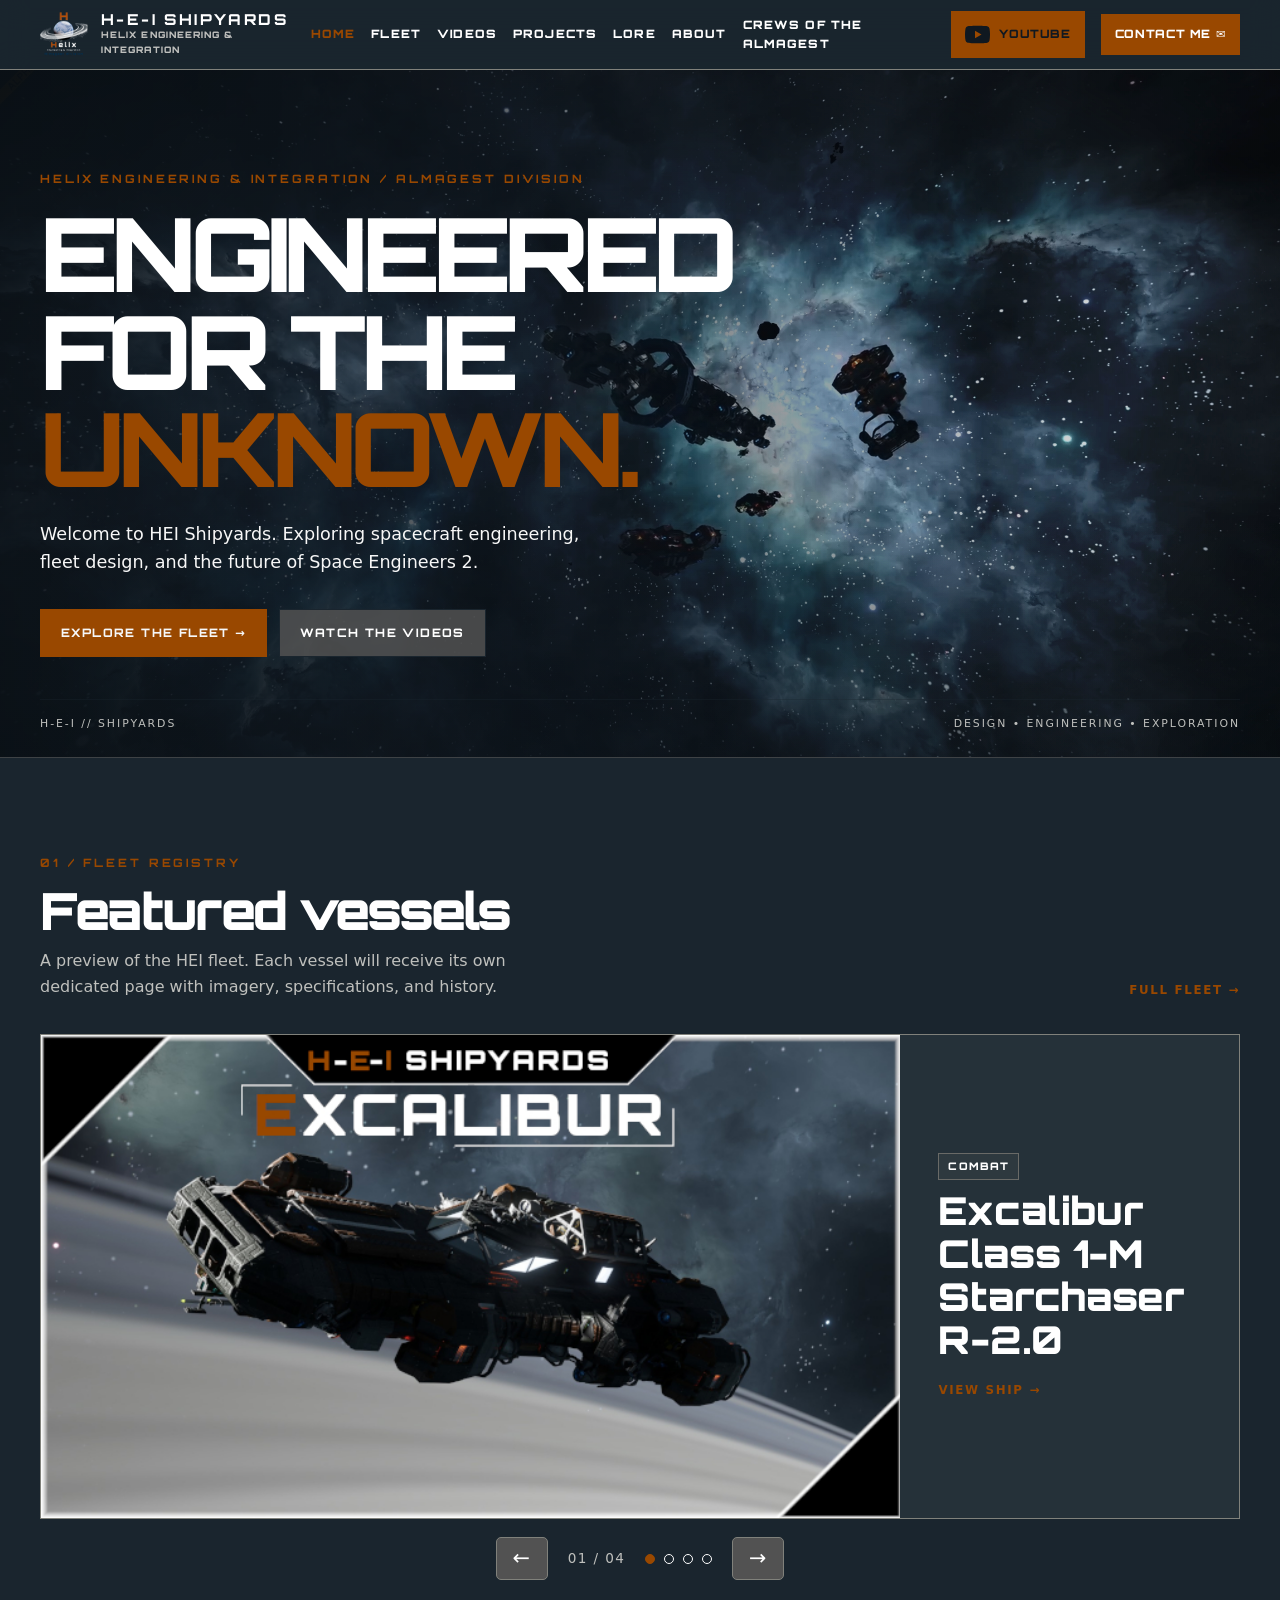
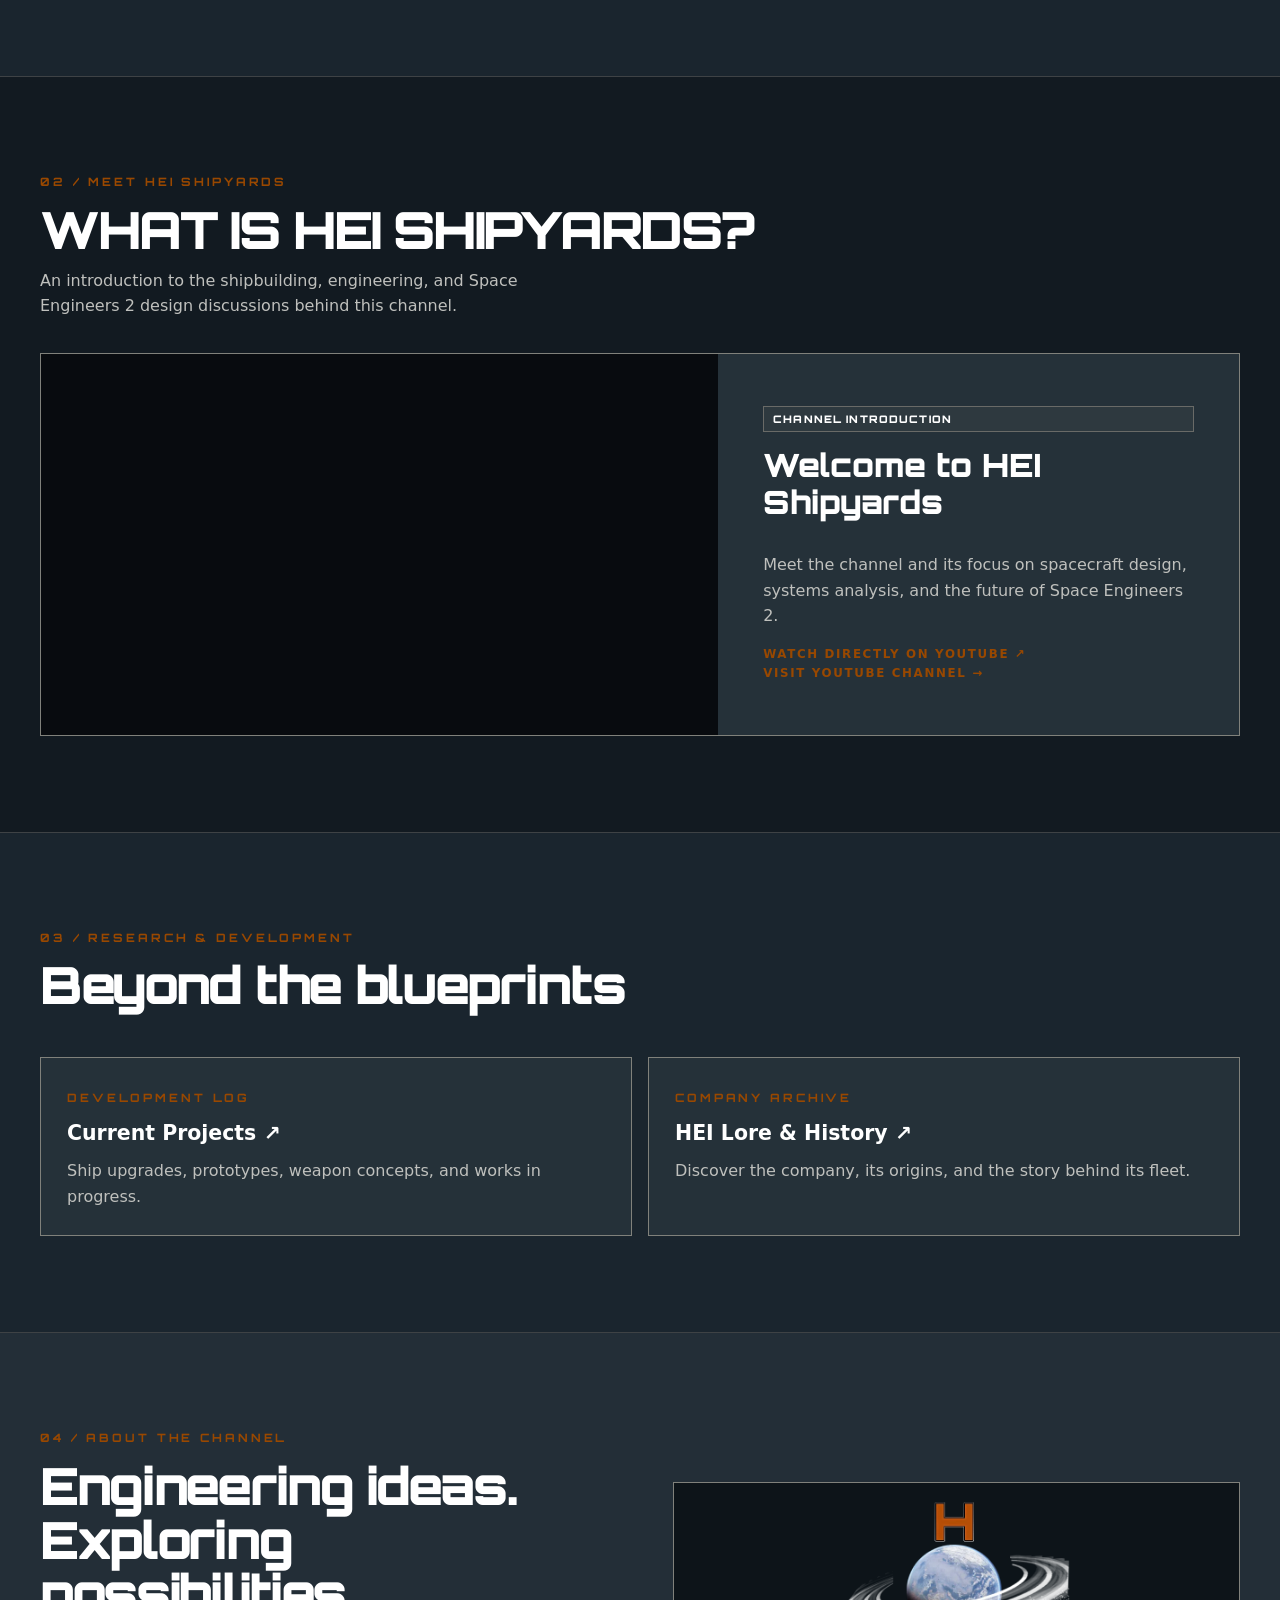
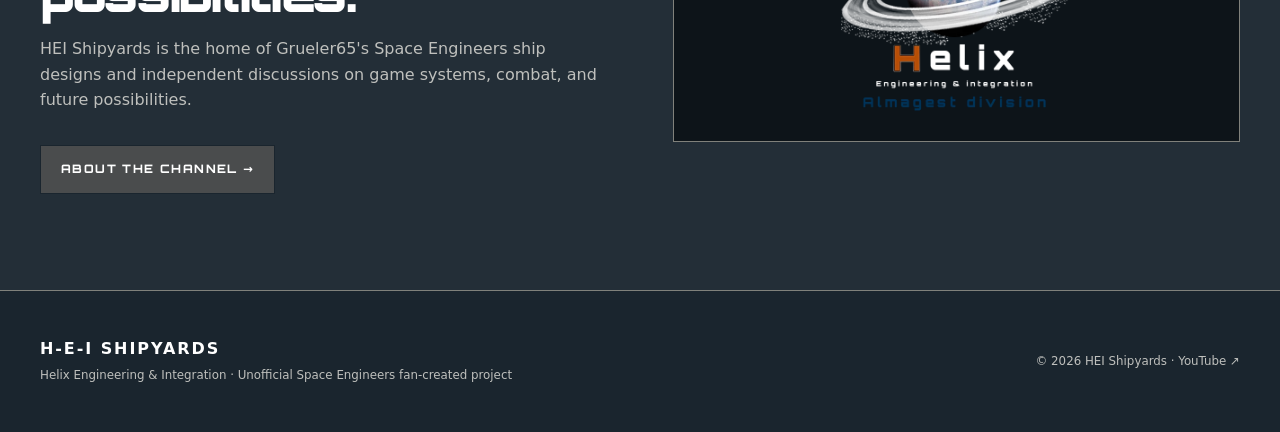
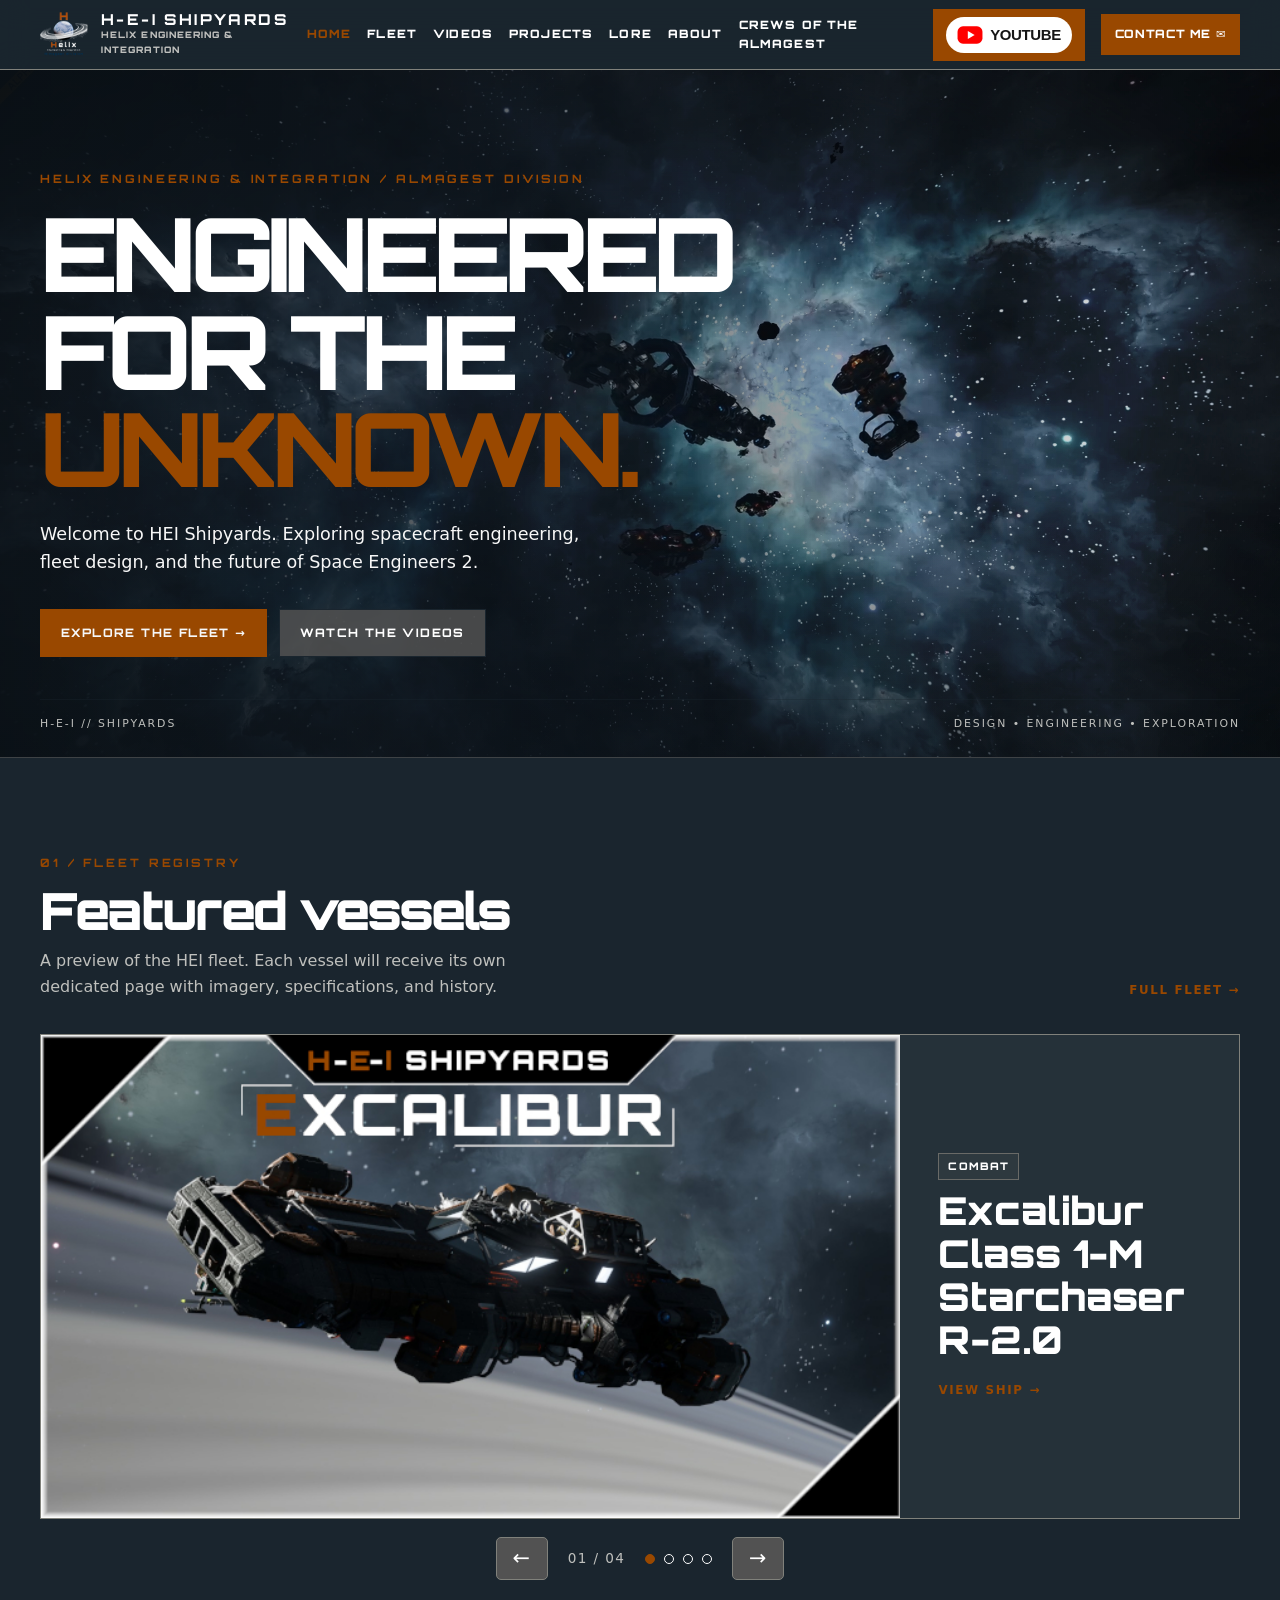
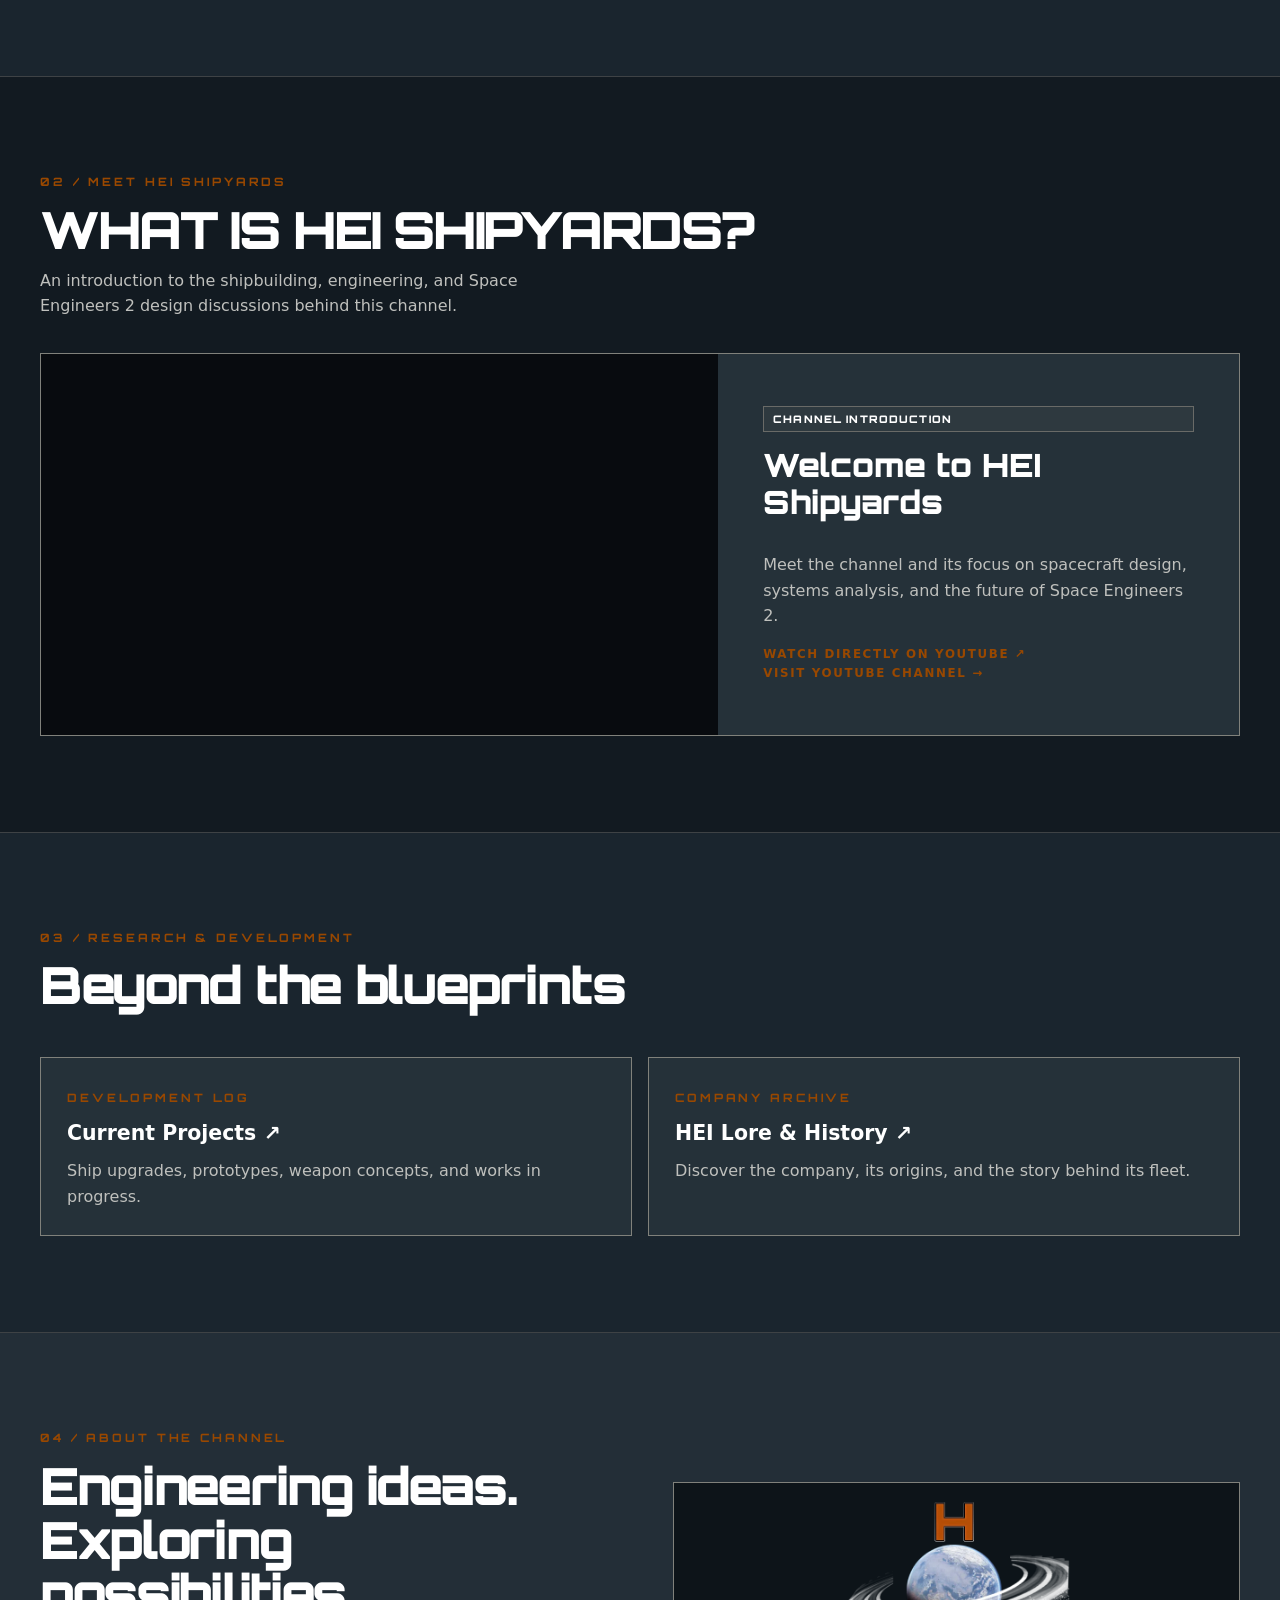
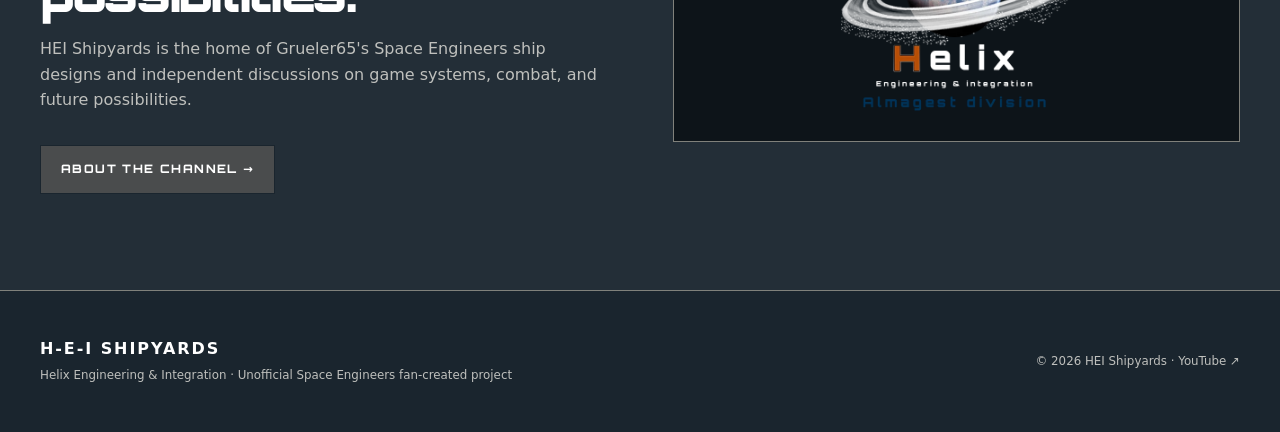
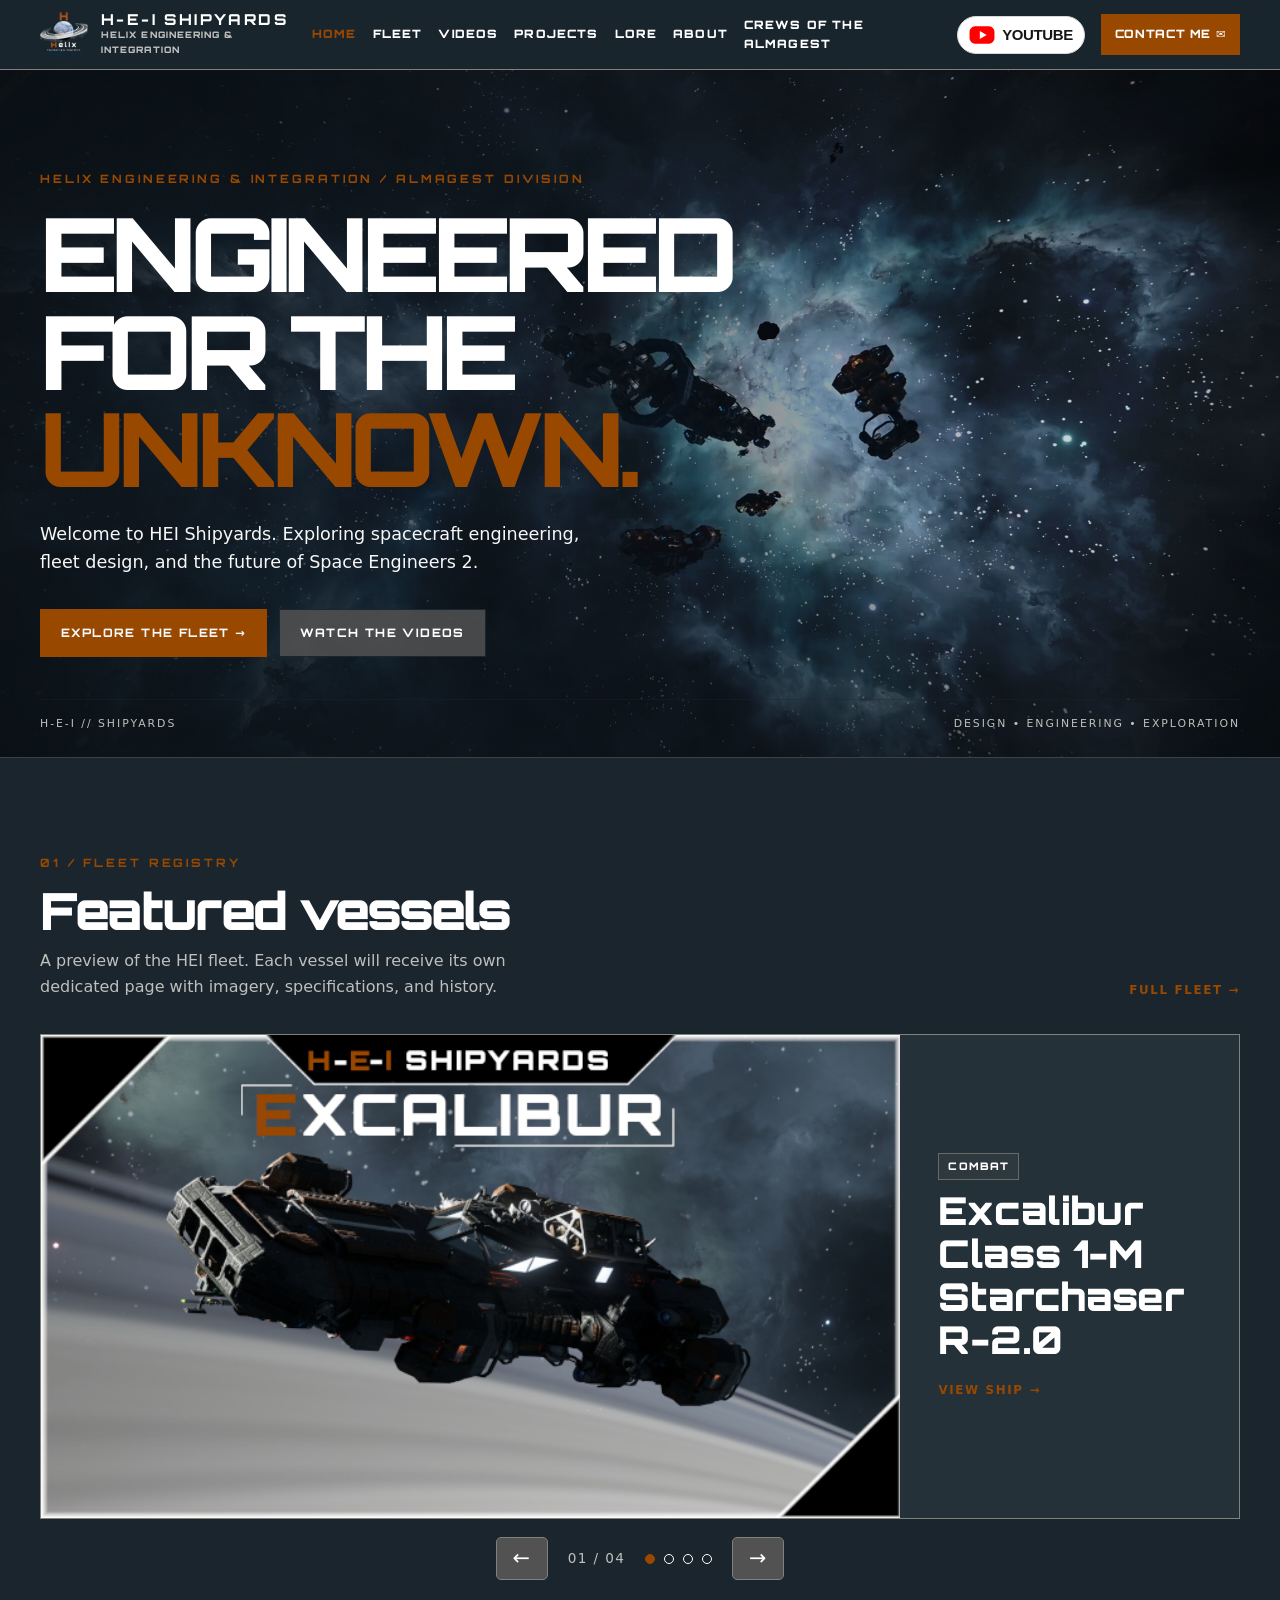
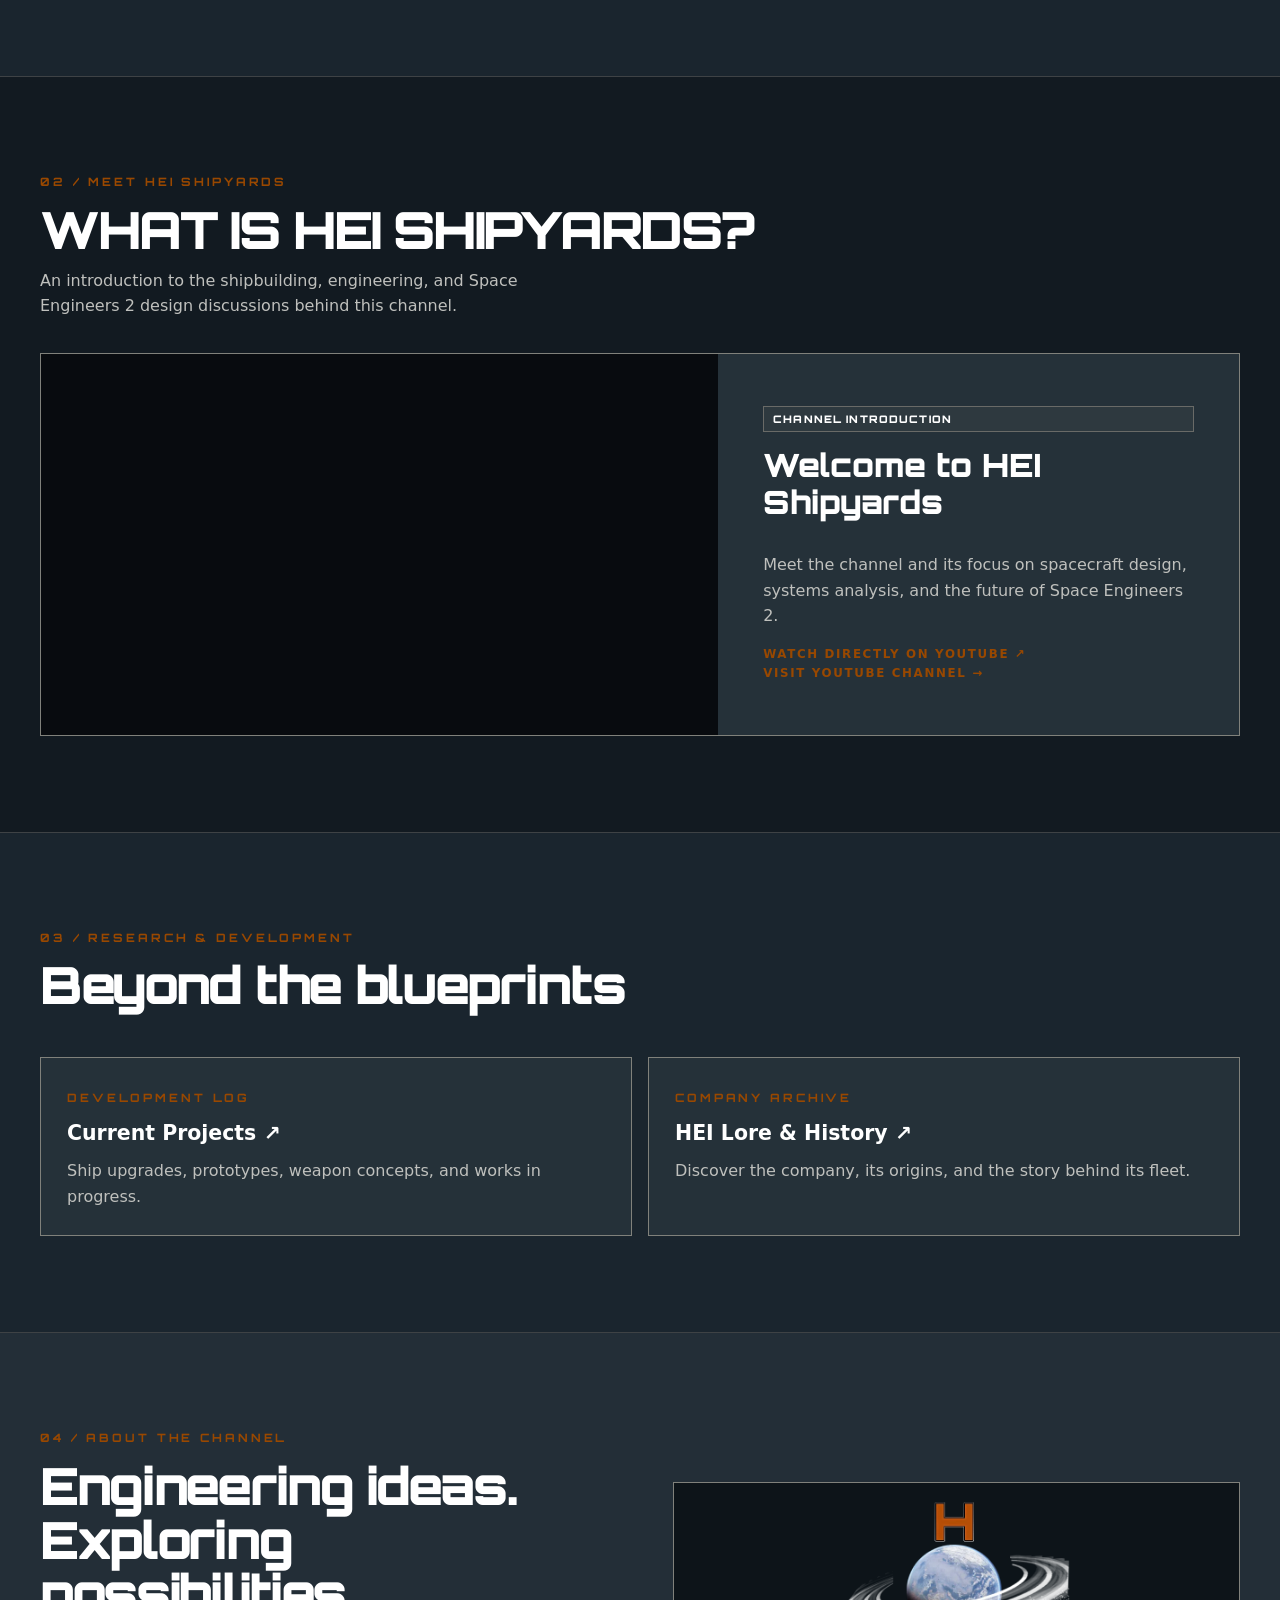
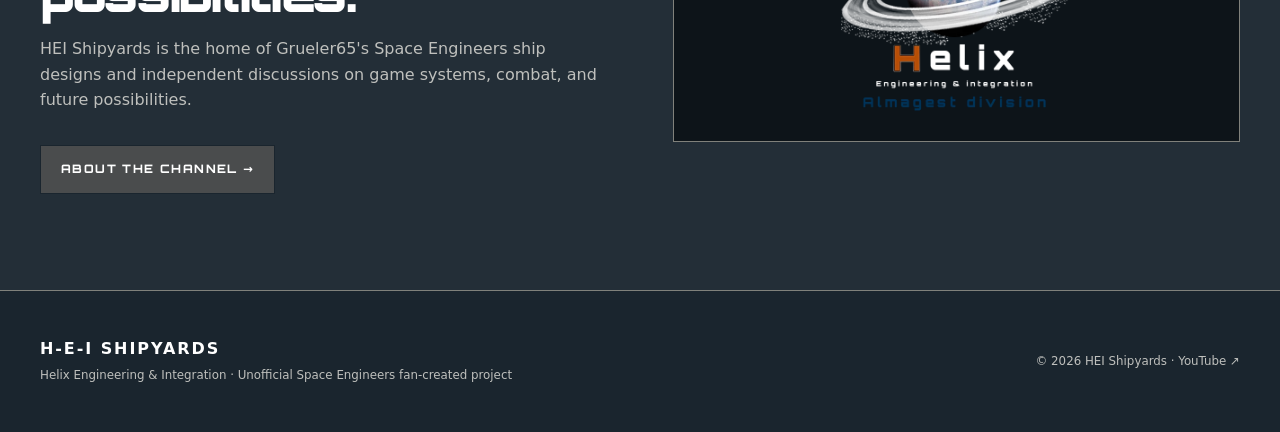
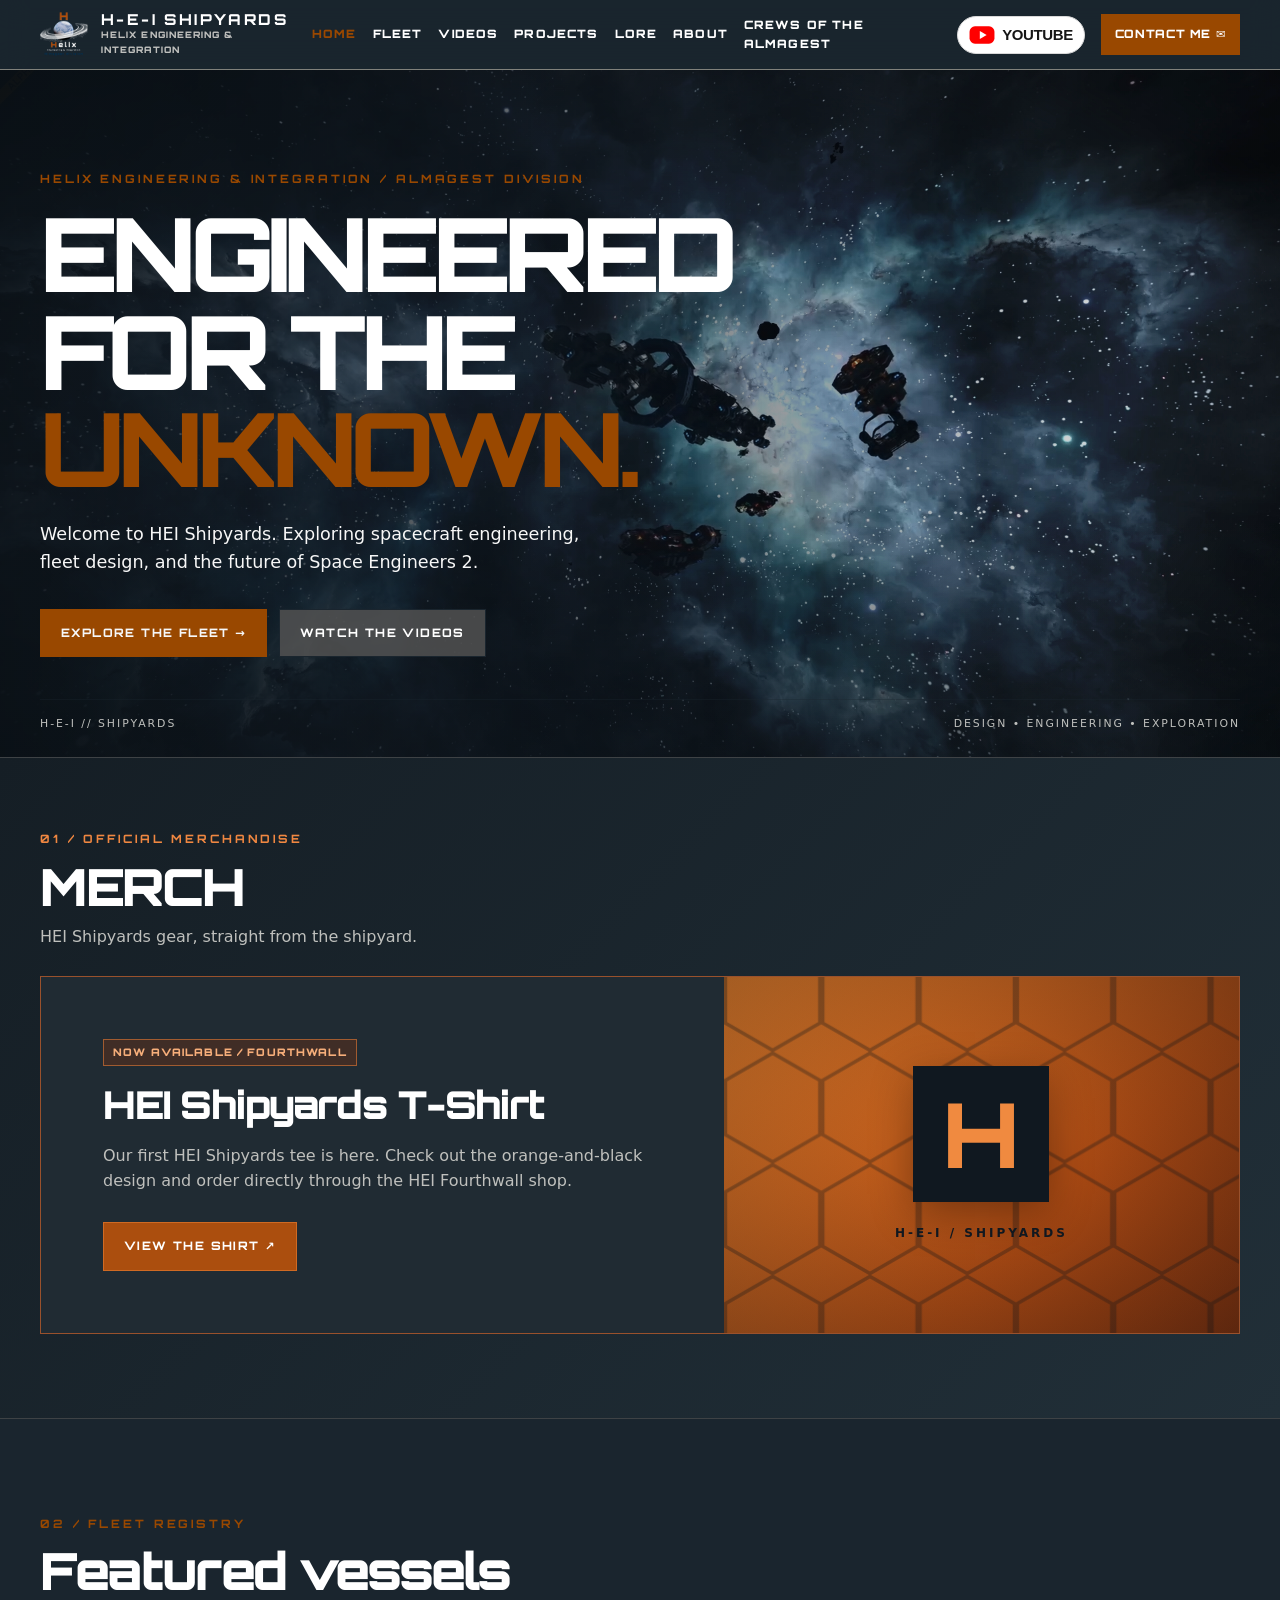
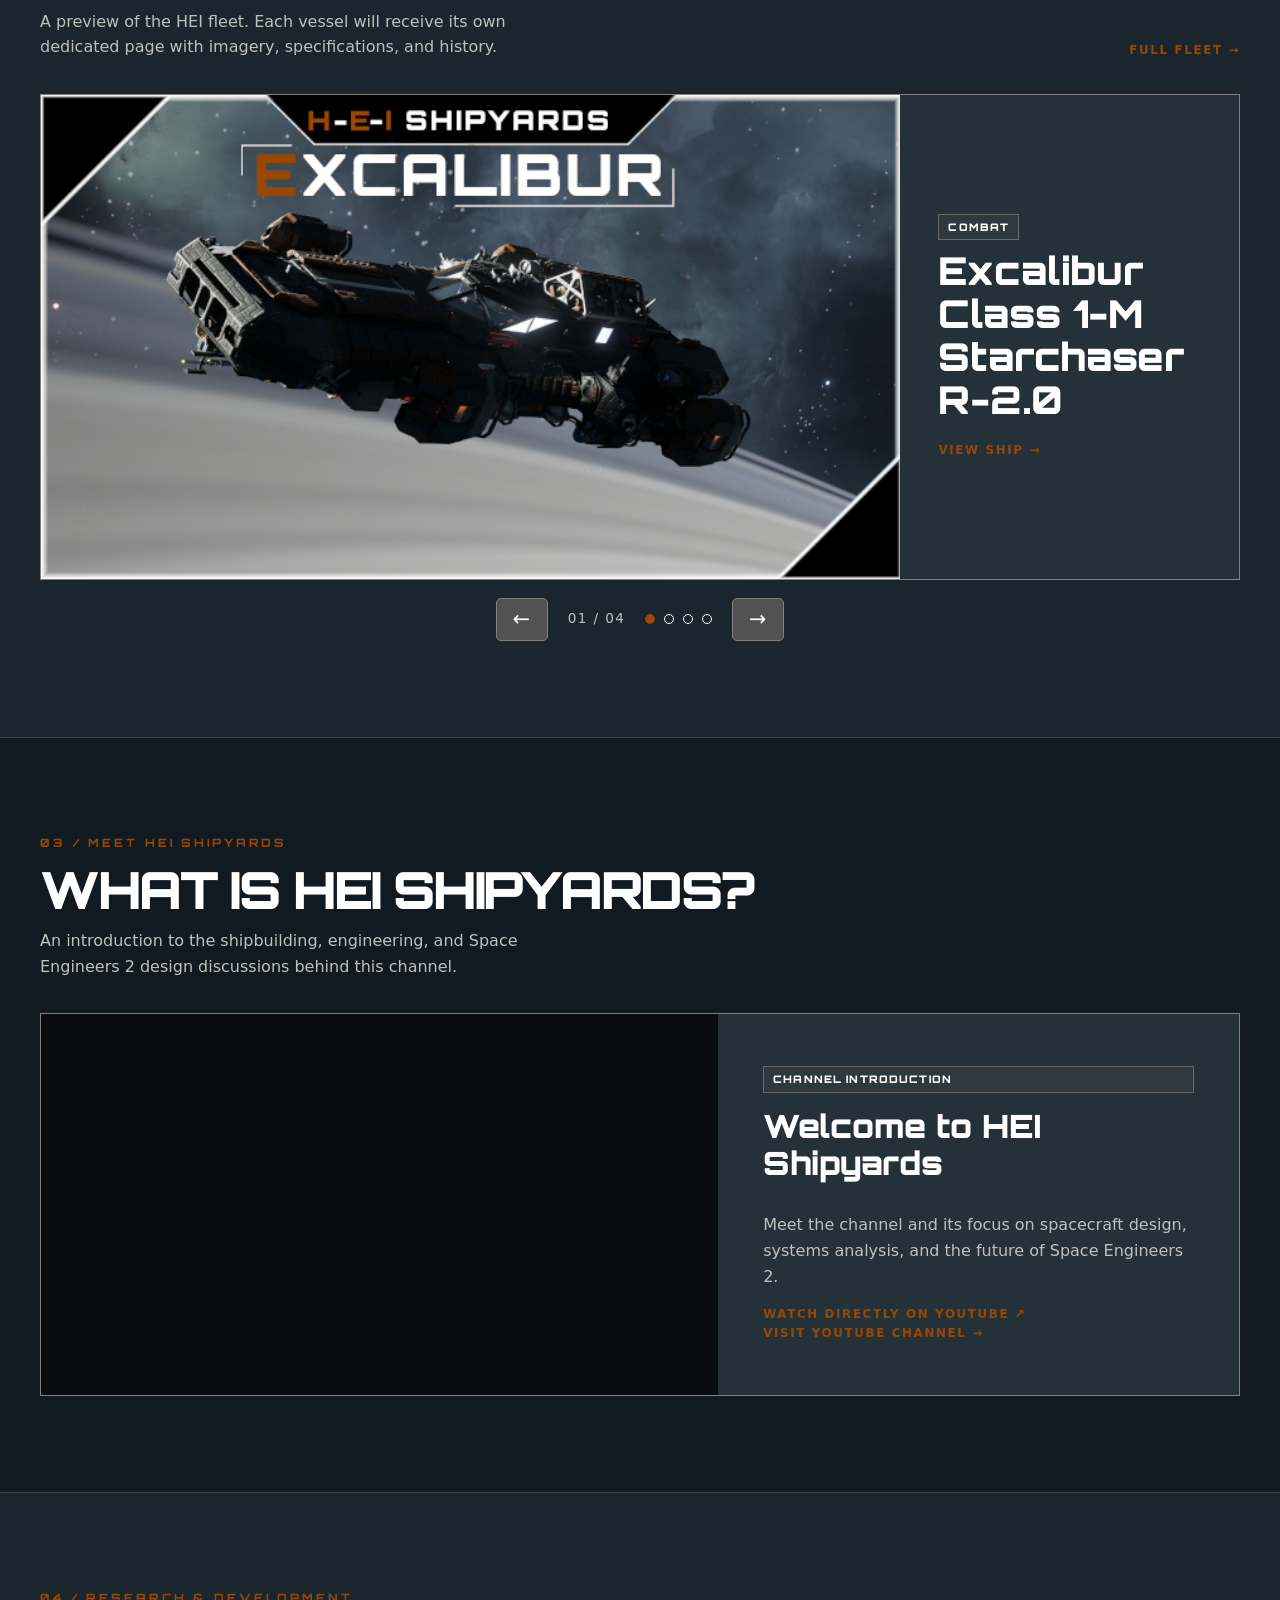
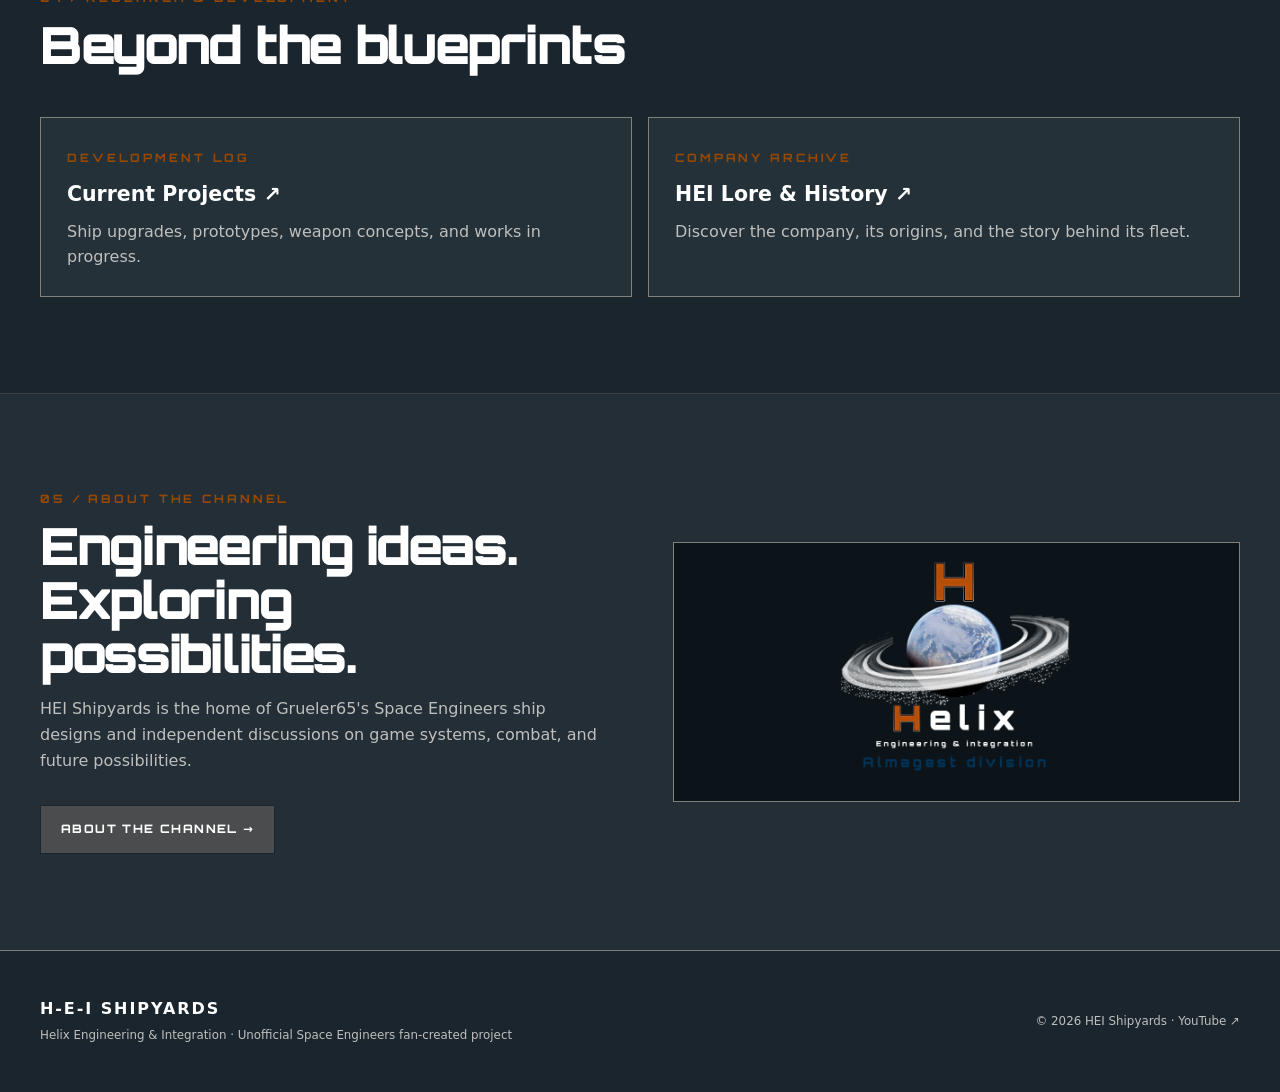
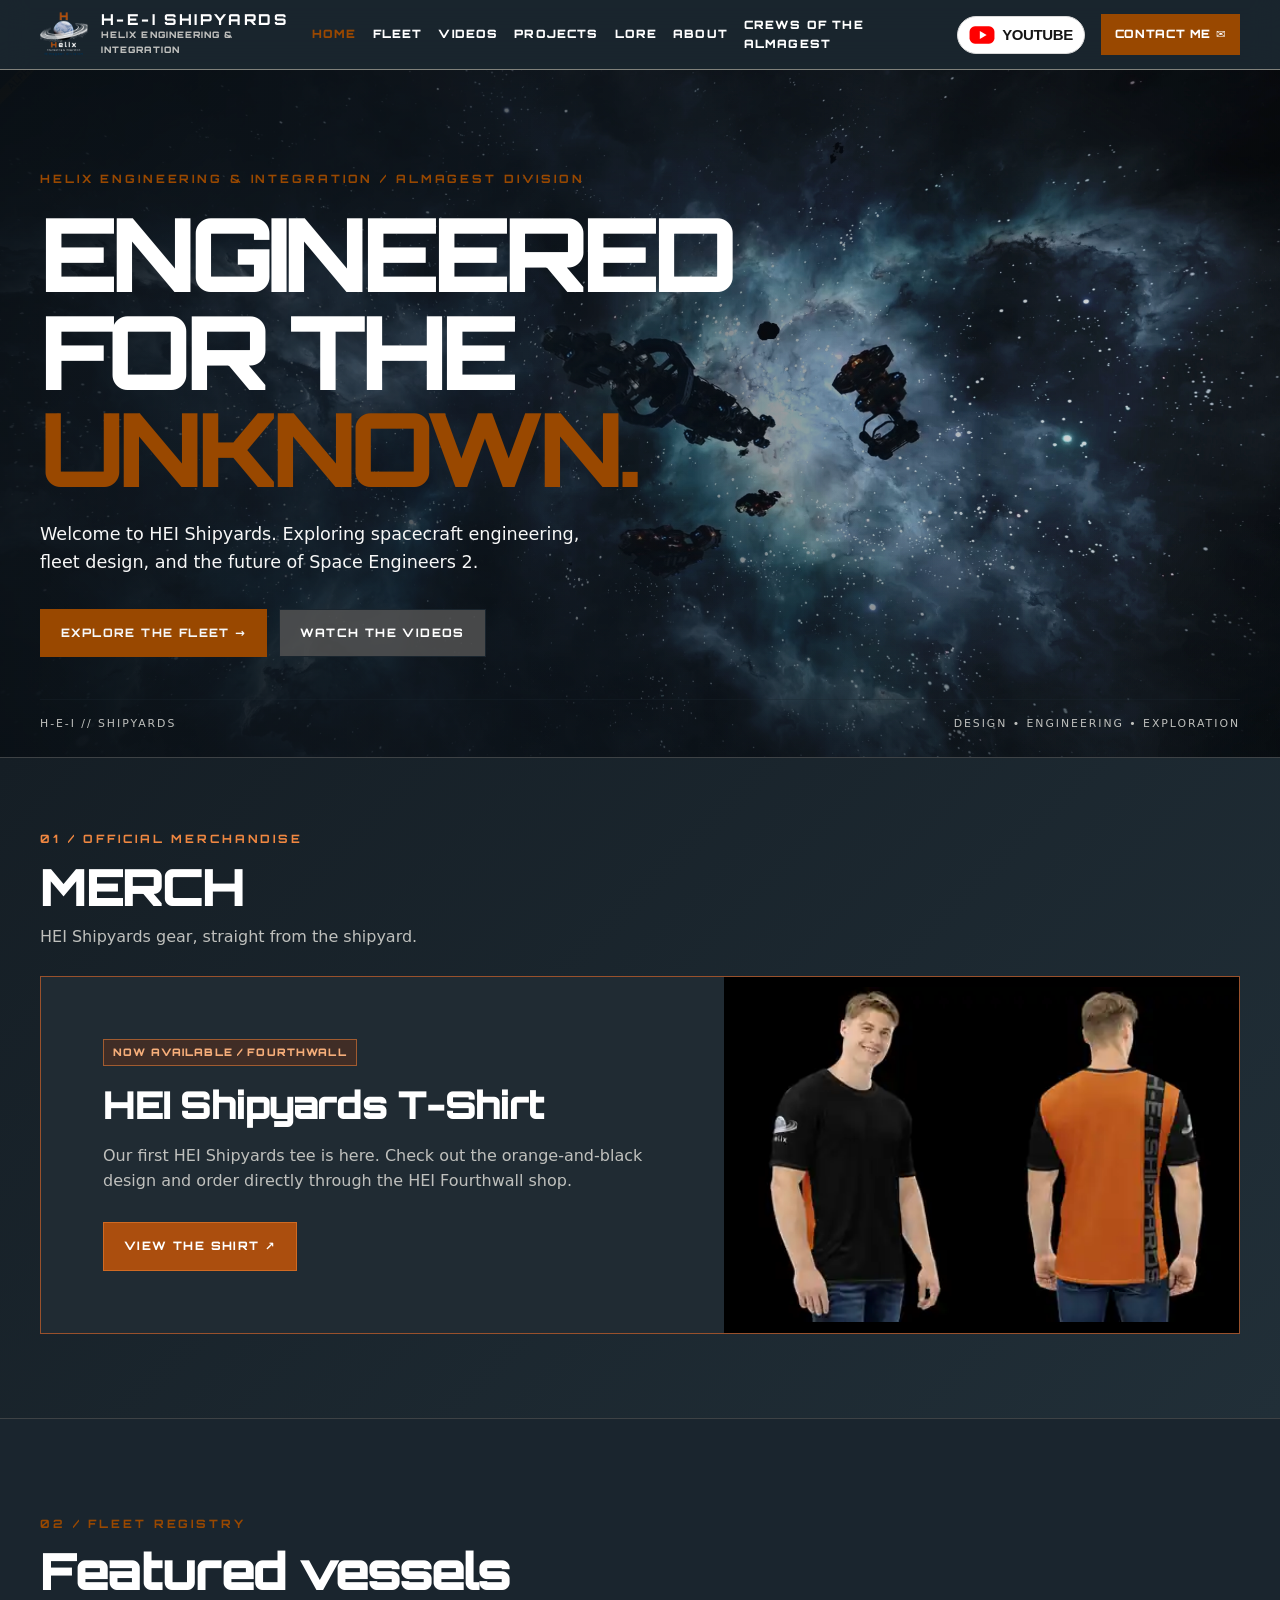
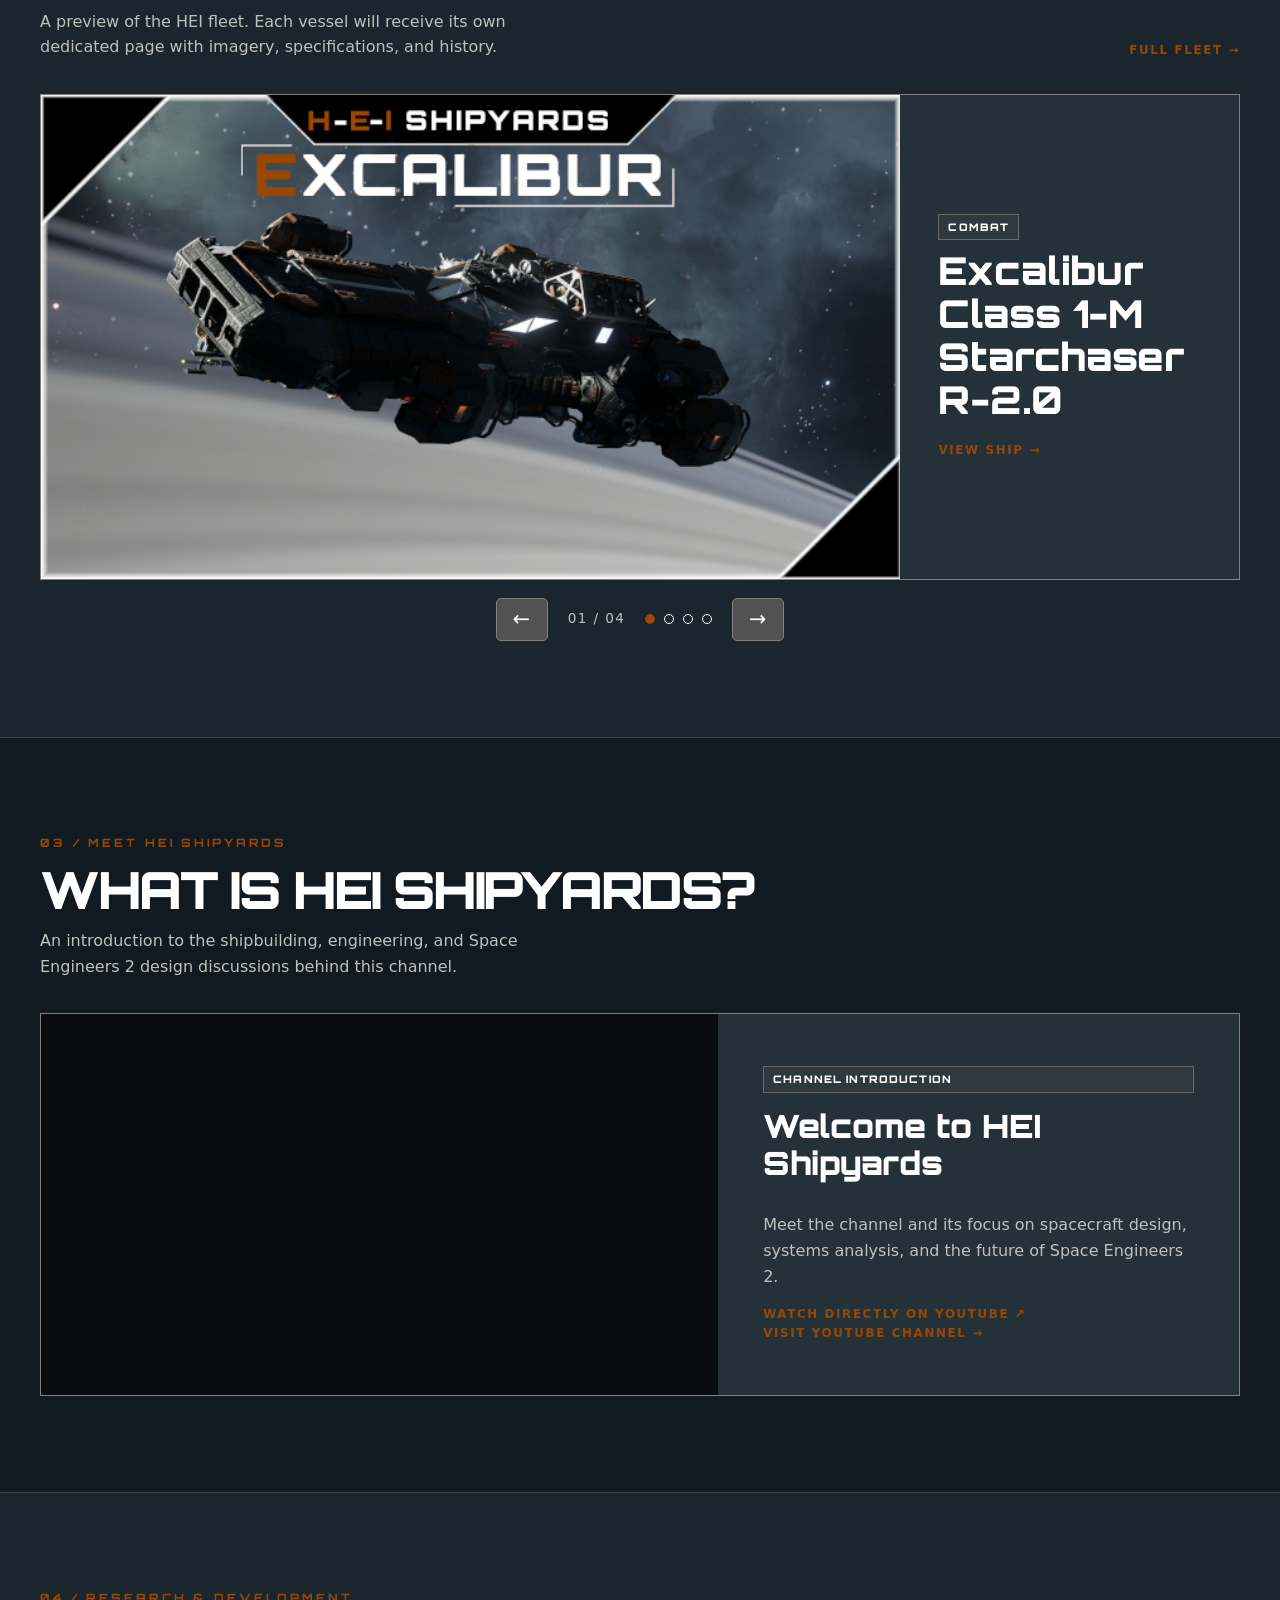
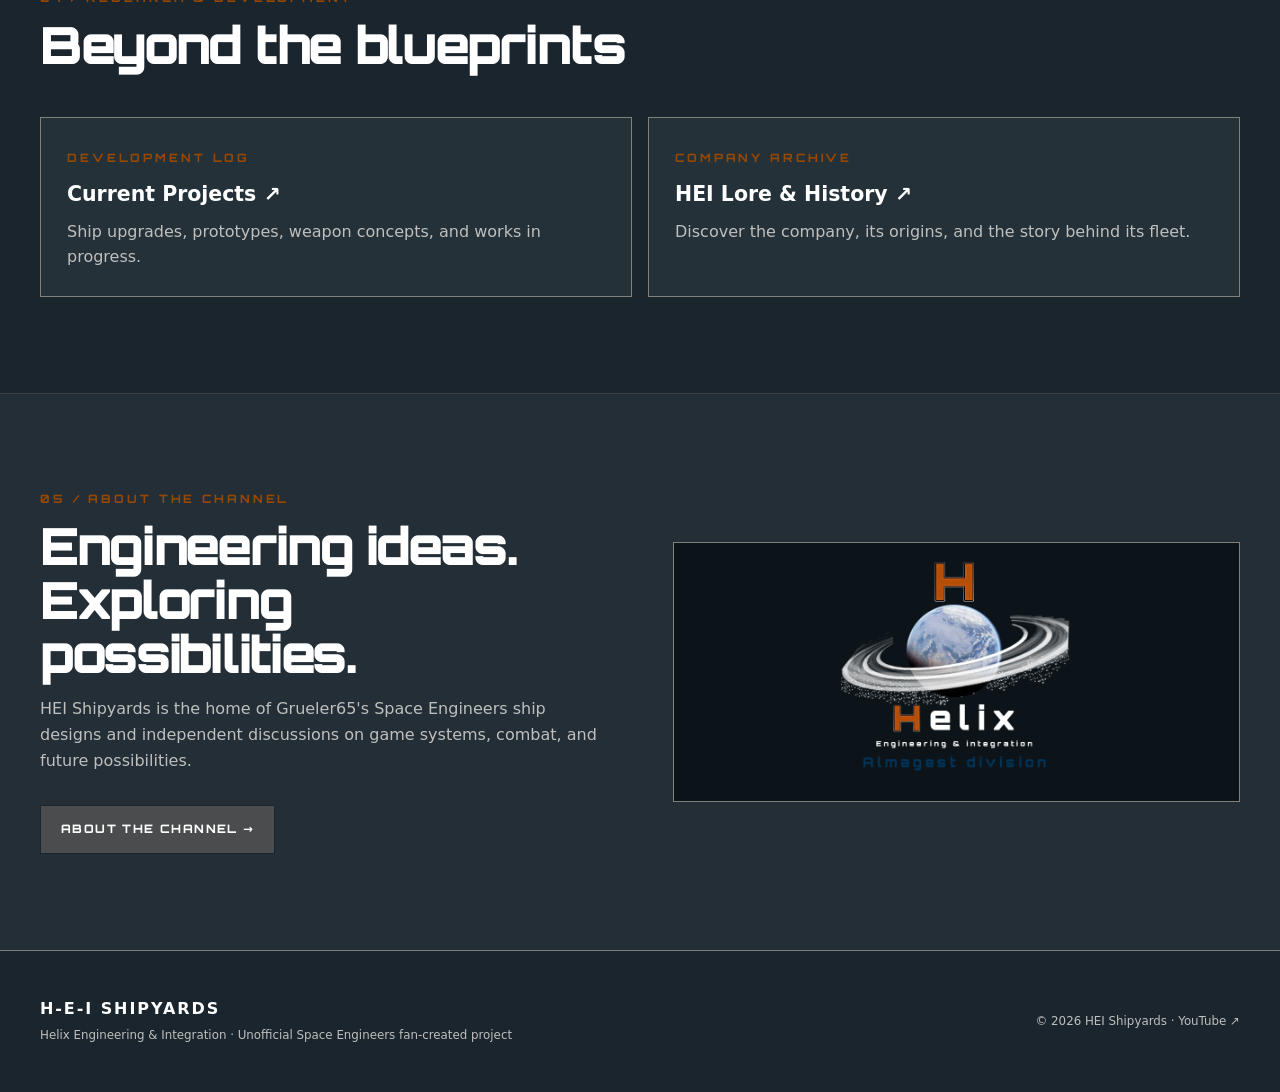
